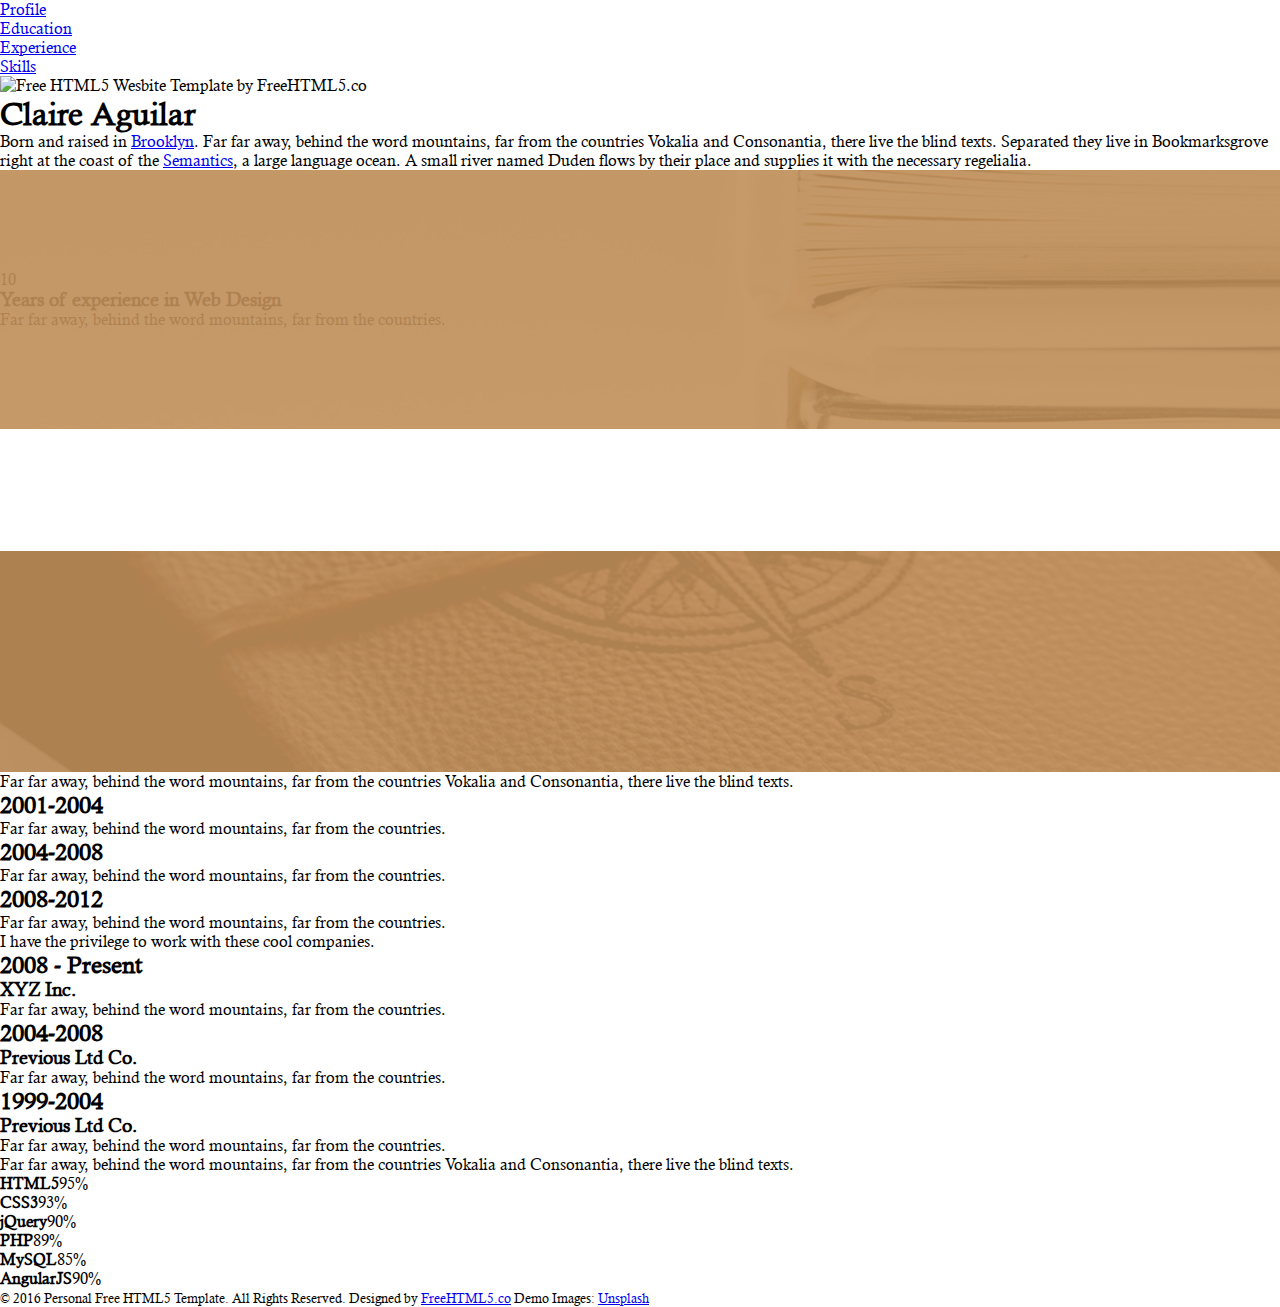
==== index.html @ af69538a "Merge branch 'main' of https://github.com/vanesacp/vanesacp.github.io" ====
<!DOCTYPE html>
<!--[if lt IE 7]>      <html class="no-js lt-ie9 lt-ie8 lt-ie7"> <![endif]-->
<!--[if IE 7]>         <html class="no-js lt-ie9 lt-ie8"> <![endif]-->
<!--[if IE 8]>         <html class="no-js lt-ie9"> <![endif]-->
<!--[if gt IE 8]><!--> <html class="no-js"> <!--<![endif]-->
	<head>
	<meta charset="utf-8">
	<meta http-equiv="X-UA-Compatible" content="IE=edge">
	<title>Personal &mdash; Free HTML5 Bootstrap Website Template by FreeHTML5.co</title>
	<meta name="viewport" content="width=device-width, initial-scale=1">
	<meta name="description" content="Free HTML5 Website Template by FreeHTML5.co" />
	<meta name="keywords" content="free html5, free template, free bootstrap, free website template, html5, css3, mobile first, responsive" />
	<meta name="author" content="FreeHTML5.co" />

  <!-- 
	//////////////////////////////////////////////////////

	FREE HTML5 TEMPLATE 
	DESIGNED & DEVELOPED by FreeHTML5.co
		
	Website: 		http://freehtml5.co/
	Email: 			info@freehtml5.co
	Twitter: 		http://twitter.com/fh5co
	Facebook: 		https://www.facebook.com/fh5co

	//////////////////////////////////////////////////////
	 -->

  	<!-- Facebook and Twitter integration -->
	<meta property="og:title" content=""/>
	<meta property="og:image" content=""/>
	<meta property="og:url" content=""/>
	<meta property="og:site_name" content=""/>
	<meta property="og:description" content=""/>
	<meta name="twitter:title" content="" />
	<meta name="twitter:image" content="" />
	<meta name="twitter:url" content="" />
	<meta name="twitter:card" content="" />

	<!-- Place favicon.ico and apple-touch-icon.png in the root directory -->
	<link rel="shortcut icon" href="favicon.ico">

	<!-- <link href='https://fonts.googleapis.com/css?family=Work+Sans:400,300,600,400italic,700' rel='stylesheet' type='text/css'> -->
	
	<!-- Animate.css -->
	<link rel="stylesheet" href="css/animate.css">
	<!-- Icomoon Icon Fonts-->
	<link rel="stylesheet" href="css/icomoon.css">
	<!-- Bootstrap  -->
	<link rel="stylesheet" href="css/bootstrap.css">
	<!-- Theme style  -->
	<link rel="stylesheet" href="css/style.css">

	<!-- Modernizr JS -->
	<script src="js/modernizr-2.6.2.min.js"></script>
	<!-- FOR IE9 below -->
	<!--[if lt IE 9]>
	<script src="js/respond.min.js"></script>
	<![endif]-->

	</head>
	<body style="background-image: url(images/bg_img.jpg);">
	
	<div id="fh5co-main">
		<div class="fh5co-tab-wrap">
			<ul class="fh5co-tab-menu">
				<li class="active"><a href="#" data-tab="1"><span class="icon icon-glass"></span><span class="menu-text">Profile</span></a></li>
				<li><a href="#" data-tab="2"><span class="icon icon-graduation-cap"></span><span class="menu-text">Education</span></a></li>
				<li><a href="#" data-tab="3"><span class="icon icon-black-tie"></span><span class="menu-text">Experience</span></a></li>
				<li><a href="#" data-tab="4" data-pie="yes"><span class="icon icon-fighter-jet"></span><span class="menu-text">Skills</span></a></li>
			</ul>
			<div class="fh5co-tab-content active" data-content="1">
				<div class="fh5co-content-inner text-center">
					<div class="row row-bottom-padded-sm">
						<div class="col-md-12">
							<figure>
								<img src="images/profile_img.png" alt="Free HTML5 Wesbite Template by FreeHTML5.co">
							</figure>
							<h1>Claire Aguilar</h1>
							<p>Born and raised in <a href="#">Brooklyn</a>. Far far away, behind the word mountains, far from the countries Vokalia and Consonantia, there live the blind texts. Separated they live in Bookmarksgrove right at the coast of the <a href="#">Semantics</a>, a large language ocean. A small river named Duden flows by their place and supplies it with the necessary regelialia. </p>
						</div>
					</div>
					<div class="row">
						<div class="col-md-12 fh5co-counter">
							<div class="fh5co-number fh5co-left">10</div>
							<div class="fh5co-text">
								<h3 class="border-bottom">Years of experience in Web Design</h3>
								<p>Far far away, behind the word mountains, far from the countries.</p>
							</div>
						</div>
					</div>
					<ul class="fh5co-social">
						<li><a href="#"><i class="icon-envelope"></i></a></li>
						<li><a href="#"><i class="icon-twitter"></i></a></li>
						<li><a href="#"><i class="icon-instagram"></i></a></li>
						<li><a href="#"><i class="icon-google"></i></a></li>
						<li><a href="#"><i class="icon-linkedin"></i></a></li>
					</ul>
				</div>
			</div>
			<div class="fh5co-tab-content" data-content="2">
				<div class="fh5co-content-inner">
					<div class="row">
						<div class="col-md-12">
							<p>Far far away, behind the word mountains, far from the countries Vokalia and Consonantia, there live the blind texts.</p>

							<div class="fh5co-feature">
								<div class="fh5co-icon">
									<i class="icon-graduation-cap"></i>
								</div>
								<div class="fh5co-text">
									<h2>2001-2004</h2>
									<p>Far far away, behind the word mountains, far from the countries.</p>
								</div>
							</div>

							<div class="fh5co-feature">
								<div class="fh5co-icon">
									<i class="icon-graduation-cap"></i>
								</div>
								<div class="fh5co-text">
									<h2>2004-2008</h2>
									<p>Far far away, behind the word mountains, far from the countries.</p>
								</div>
							</div>

							<div class="fh5co-feature">
								<div class="fh5co-icon">
									<i class="icon-graduation-cap"></i>
								</div>
								<div class="fh5co-text">
									<h2>2008-2012</h2>
									<p>Far far away, behind the word mountains, far from the countries.</p>
								</div>
							</div>

						</div>
						
					</div>
				</div>
			</div>
			<div class="fh5co-tab-content" data-content="3">
				<div class="fh5co-content-inner">
					<div class="row">
						<div class="col-md-12">

							<p>I have the privilege to work with these cool companies.</p>

							<div class="fh5co-feature">
								<div class="fh5co-icon">
									<i class="icon-black-tie"></i>
								</div>
								<div class="fh5co-text">
									<h2>2008 - Present</h2>
									<h3>XYZ Inc.</h3>
									<p>Far far away, behind the word mountains, far from the countries.</p>
								</div>
							</div>

							<div class="fh5co-feature">
								<div class="fh5co-icon">
									<i class="icon-black-tie"></i>
								</div>
								<div class="fh5co-text">
									<h2>2004-2008</h2>
									<h3>Previous Ltd Co.</h3>
									<p>Far far away, behind the word mountains, far from the countries.</p>
								</div>
							</div>

							<div class="fh5co-feature">
								<div class="fh5co-icon">
									<i class="icon-black-tie"></i>
								</div>
								<div class="fh5co-text">
									<h2>1999-2004</h2>
									<h3>Previous Ltd Co.</h3>
									<p>Far far away, behind the word mountains, far from the countries.</p>
								</div>
							</div>

						</div>
						
					</div>
				</div>
			</div>
			<div class="fh5co-tab-content" data-content="4">
				<div class="fh5co-content-inner">
					<div class="row">
						<div class="col-md-12">
							<p>Far far away, behind the word mountains, far from the countries Vokalia and Consonantia, there live the blind texts.</p>
						</div>
						<div class="col-md-4 col-sm-6 col-xs-12 text-center">
							<div class="chart" data-percent="95"><span><strong>HTML5</strong>95%</span></div>
						</div>
						<div class="col-md-4 col-sm-6 col-xs-12 text-center">
							<div class="chart" data-percent="93"><span><strong>CSS3</strong>93%</span></div>
						</div>
						<div class="col-md-4 col-sm-6 col-xs-12 text-center">
							<div class="chart" data-percent="90"><span><strong>jQuery</strong>90%</span></div>
						</div>

						<div class="col-md-4 col-sm-6 col-xs-12 text-center">
							<div class="chart" data-percent="89"><span><strong>PHP</strong>89%</span></div>
						</div>
						<div class="col-md-4 col-sm-6 col-xs-12 text-center">
							<div class="chart" data-percent="85"><span><strong>MySQL</strong>85%</span></div>
						</div>
						<div class="col-md-4 col-sm-6 col-xs-12 text-center">
							<div class="chart" data-percent="90"><span><strong>AngularJS</strong>90%</span></div>
						</div>

					</div>
				</div>
			</div>
		</div>
		<footer id="fh5co-footer">
			<div class="row">
				<div class="col-md-6 col-md-offset-3 text-center">
					<small>
						&copy; 2016 Personal Free HTML5 Template. All Rights Reserved. <span class="fh5co-author">
						Designed by <a href="http://freehtml5.co" target="_blank">FreeHTML5.co</a> Demo Images: <a href="http://unsplash.com/" target="_blank">Unsplash</a></span>
					</small>
				</div>
			</div>
		</footer>
	</div>
	
	<!-- jQuery -->
	<script src="js/jquery.min.js"></script>
	<!-- jQuery Easing -->
	<script src="js/jquery.easing.1.3.js"></script>
	<!-- Bootstrap -->
	<script src="js/bootstrap.min.js"></script>
	<!-- Waypoints -->
	<script src="js/jquery.waypoints.min.js"></script>
	<!-- Easy PieChart -->
	<script src="js/jquery.easypiechart.min.js"></script>
	<!-- MAIN JS -->
	<script src="js/main.js"></script>

	</body>
</html>
---- css/style.css ----
/*
 * Author by FreeHTML5.co
 * Twitter: https://twitter.com/fh5co
 * Facebook: https://fb.com/fh5co
 * URL: https://freehtml5.co
 */
/* Fonts */
@font-face {
  font-family: 'Calisto-MT';
  src: url(../fonts/Calisto-MT.ttf); }

@font-face {
  font-family: 'Calisto-MT-Italic';
  src: url(../fonts/Calisto-MT-Italic.ttf); }

@font-face {
  font-family: 'Calisto-MT-Bold';
  src: url(../fonts/Calisto-MT-Bold.ttf); }

/* Colors */
/* Universal style */
* {
  margin: 0;
  padding: 0;
  font-family: "Calisto-MT"; }

.site-container {
  width: 1115px;
  margin: 0 auto; }
  @media (max-width: 1250px) {
    .site-container {
      width: 90%; } }

.universal-h2 {
  font-size: 48px;
  text-align: center;
  color: #222; }
  @media (max-width: 1250px) {
    .universal-h2 {
      font-size: 38px; } }
  @media (max-width: 668px) {
    .universal-h2 {
      font-size: 30px; } }

.universal-h2-bckg {
  background-image: url("../images/double-line.svg");
  background-repeat: no-repeat;
  background-position: center bottom; }

/* Universal style end */
/* Includes */
.site-navigation {
  position: absolute;
  top: 4.6%;
  width: 100%;
  z-index: 2; }

.site-navigation-inner {
  display: flex;
  align-items: center;
  justify-content: space-between; }

.main-navigation {
  color: #fff;
  display: none;
  position: fixed;
  height: 100%;
  width: 100%;
  top: 0px;
  left: 0px;
  background: #000;
  opacity: 0.9; }
  .main-navigation .main-navigation__ul {
    position: absolute;
    top: 50%;
    left: 50%;
    transform: translate(-50%, -50%);
    padding: 3%;
    border: 2px solid #fff;
    border-radius: 7px;
    background-color: #c18f59; }
    .main-navigation .main-navigation__ul li {
      margin-bottom: 20px;
      list-style: none; }
    .main-navigation .main-navigation__ul a {
      color: #fff;
      font-size: 20px;
      font-weight: 600;
      text-decoration: none;
      text-transform: uppercase;
      transition: 0.3s ease; }
      .main-navigation .main-navigation__ul a:hover {
        color: #777; }
  @media (max-width: 1150px) {
    .main-navigation {
      opacity: 0.94; } }

/* Navigation burger */
.burger-container {
  cursor: pointer;
  z-index: 3; }

.bar1, .bar2, .bar3 {
  width: 30px;
  height: 3px;
  background-color: #c18f59;
  margin: 6px 0;
  transition: 0.4s; }

.change .bar1 {
  transform: rotate(-45deg) translate(-6px, 6px);
  background-color: #c18f59; }

.change .bar2 {
  opacity: 0;
  background-color: #c18f59; }

.change .bar3 {
  transform: rotate(45deg) translate(-6px, -7px);
  background-color: #c18f59; }

.stop-scroll {
  overflow: hidden; }

/* Navigation burger end */
.fh5co-top-banner {
  position: relative;
  display: flex;
  align-items: flex-end;
  background-image: url("../images/top-banner-bckg.jpg");
  background-position: center;
  background-size: cover; }
  .fh5co-top-banner::after {
    content: '';
    position: absolute;
    top: 0;
    left: 0;
    width: 100%;
    height: 100%;
    background-color: #000;
    opacity: 0.9; }
  .fh5co-top-banner .site-container {
    position: relative;
    z-index: 1; }
  @media (max-width: 1600px) {
    .fh5co-top-banner {
      padding-top: 180px; } }
  @media (max-width: 1250px) {
    .fh5co-top-banner {
      padding-top: 130px; } }
  @media (max-width: 520px) {
    .fh5co-top-banner {
      padding-top: 105px; } }
  @media (min-width: 1600px) {
    .fh5co-top-banner {
      min-height: 100vh; } }

.top-banner__inner {
  display: flex;
  align-items: center; }
  .top-banner__inner .top-banner__text {
    margin-left: 54px; }
    @media (max-width: 1250px) {
      .top-banner__inner .top-banner__text {
        width: 35%; } }
    @media (max-width: 768px) {
      .top-banner__inner .top-banner__text {
        width: 50%;
        margin-left: 20px; } }
    @media (max-width: 520px) {
      .top-banner__inner .top-banner__text {
        width: 65%;
        margin-bottom: 20px;
        margin-left: 0; } }
    .top-banner__inner .top-banner__text p {
      margin-bottom: 42px;
      color: #777; }
      @media (max-width: 768px) {
        .top-banner__inner .top-banner__text p {
          margin-bottom: 25px;
          font-size: 14px; } }
  .top-banner__inner .top-banner__h2 {
    font-size: 74px;
    letter-spacing: 3px;
    color: #fff;
    font-family: "Calisto-MT-Bold"; }
    @media (max-width: 1250px) {
      .top-banner__inner .top-banner__h2 {
        font-size: 50px; } }
    @media (max-width: 768px) {
      .top-banner__inner .top-banner__h2 {
        font-size: 35px; } }
  .top-banner__inner .top-banner__text-up .top-banner__h2 {
    margin-top: 15px; }
    @media (max-width: 768px) {
      .top-banner__inner .top-banner__text-up .top-banner__h2 {
        margin-top: 0; } }
  .top-banner__inner .top-banner__text-down {
    margin-bottom: 20px;
    padding-left: 27%; }
    .top-banner__inner .top-banner__text-down .top-banner__h2 {
      margin-bottom: 10px; }
      @media (max-width: 768px) {
        .top-banner__inner .top-banner__text-down .top-banner__h2 {
          margin-bottom: 0; } }
  .top-banner__inner .top-banner__image {
    font-size: 0; }
    @media (max-width: 1250px) {
      .top-banner__inner .top-banner__image {
        width: 50%; }
        .top-banner__inner .top-banner__image img {
          width: 100%; } }
    @media (max-width: 520px) {
      .top-banner__inner .top-banner__image {
        width: 65%;
        margin-bottom: 20px; } }
  @media (max-width: 520px) {
    .top-banner__inner {
      flex-direction: column; } }

.brand-span {
  font-size: 14px;
  color: #c18f59; }

.brand-button {
  display: inline-block;
  padding: 10px 20px;
  font-size: 11px;
  text-transform: uppercase;
  text-decoration: none;
  color: #c18f59;
  border: 1px solid #fff;
  transition: 0.3s ease; }
  .brand-button:hover, .brand-button:focus {
    color: #777; }

.fh5co-about-me {
  position: relative;
  margin: 193px 0 199px; }
  @media (max-width: 1250px) {
    .fh5co-about-me {
      margin: 150px 0; } }
  @media (max-width: 992px) {
    .fh5co-about-me {
      margin: 125px 0; } }

.about-me-bckg {
  position: absolute;
  background-image: url("../images/about-me-bckg.jpg");
  background-position: center;
  background-size: cover;
  height: 500px;
  top: -75px;
  right: 0;
  height: calc(100% + 150px);
  width: 70%;
  z-index: -1; }
  .about-me-bckg:after {
    content: '';
    position: absolute;
    top: 0;
    left: 0;
    width: 100%;
    height: 100%;
    background-color: #000;
    opacity: 0.7; }
  @media (max-width: 992px) {
    .about-me-bckg {
      width: 100%;
      padding-bottom: 15px; } }

.about-me-inner {
  display: flex;
  justify-content: space-between; }
  @media (max-width: 992px) {
    .about-me-inner {
      flex-direction: column;
      align-items: center; } }

.about-me-slider {
  position: relative; }
  .about-me-slider .slick-arrow {
    position: absolute;
    bottom: -18%; }
  .about-me-slider .slick-prev {
    left: 40%; }
    @media (max-width: 520px) {
      .about-me-slider .slick-prev {
        left: 34%; } }
  .about-me-slider .slick-next {
    right: 40%; }
    @media (max-width: 520px) {
      .about-me-slider .slick-next {
        right: 34%; } }

.span-arrow {
  padding: 10px 15px;
  cursor: pointer;
  color: #c18f59;
  border: 1px solid #c18f59;
  border-radius: 50%;
  transition: 0.3s ease; }
  .span-arrow:hover {
    color: #fff;
    border-color: #fff; }

.portfolio-wrapper {
  width: 390px;
  padding: 8px;
  text-align: center;
  background-color: #fff; }
  .portfolio-wrapper .portfolio__img {
    font-size: 0; }
    .portfolio-wrapper .portfolio__img img {
      width: 100%; }
  .portfolio-wrapper .portfolio__bottom {
    padding: 35px 0 95px;
    background-color: #f5f5f5; }
    @media (max-width: 992px) {
      .portfolio-wrapper .portfolio__bottom {
        padding: 25px 0; } }
  .portfolio-wrapper .portfolio__name {
    display: flex;
    justify-content: center;
    align-items: flex-start;
    margin-bottom: 23px; }
    @media (max-width: 992px) {
      .portfolio-wrapper .portfolio__name {
        margin-bottom: 10px; } }
    .portfolio-wrapper .portfolio__name span {
      font-size: 90px;
      line-height: 75px;
      color: #c18f59;
      font-family: "Calisto-MT-Bold"; }
      @media (max-width: 992px) {
        .portfolio-wrapper .portfolio__name span {
          font-size: 65px;
          line-height: 62px; } }
  .portfolio-wrapper p {
    padding: 0 10%;
    line-height: 25px;
    font-style: italic;
    color: #777; }
    @media (max-width: 620px) {
      .portfolio-wrapper p {
        font-size: 15px;
        line-height: 20px; } }
  @media (max-width: 992px) {
    .portfolio-wrapper {
      margin-bottom: 20px; } }
  @media (max-width: 620px) {
    .portfolio-wrapper {
      width: 250px; } }

.about-me__text {
  width: 44%;
  margin-right: 80px;
  text-align: center; }
  .about-me__text .universal-h2 {
    color: #fff;
    padding-bottom: 20px;
    margin-bottom: 25px; }
  .about-me__text p {
    margin-bottom: 35px;
    line-height: 24px;
    color: #c18f59; }
    .about-me__text p span {
      font-size: 48px;
      color: #fff; }
    @media (max-width: 620px) {
      .about-me__text p {
        margin-bottom: 20px;
        font-size: 14px;
        line-height: 19px; } }
  .about-me__text h4 {
    margin-bottom: 7px;
    font-size: 25px;
    color: #c18f59; }
  .about-me__text .p-white {
    margin-bottom: 0;
    color: #fff; }
  @media (max-width: 1250px) {
    .about-me__text {
      width: 48%;
      margin-right: 40px; } }
  @media (max-width: 992px) {
    .about-me__text {
      width: 100%;
      margin-right: 0; } }

.slick-slide:focus {
  outline: none; }

.fh5co-books {
  margin-bottom: 122px; }
  .fh5co-books .universal-h2 {
    margin-bottom: 50px;
    padding-bottom: 20px; }
  .fh5co-books .books-brand-button {
    text-align: center; }
    .fh5co-books .books-brand-button .brand-button {
      font-size: 16px;
      text-transform: none;
      border-color: #c18f59; }
      .fh5co-books .books-brand-button .brand-button:hover {
        border-color: #777; }
  @media (max-width: 1250px) {
    .fh5co-books {
      margin-bottom: 60px; } }

.books {
  display: flex;
  justify-content: space-between;
  flex-wrap: wrap;
  margin-bottom: 70px; }
  @media (max-width: 559px) {
    .books {
      justify-content: space-around; } }

.single-book {
  margin-bottom: 20px;
  text-align: center; }
  .single-book .single-book__img {
    position: relative;
    display: block;
    font-size: 0; }
    .single-book .single-book__img .single-book_download {
      opacity: 0;
      visibility: hidden;
      position: absolute;
      top: 0;
      left: 0;
      width: 100%;
      height: 100%;
      background-color: #000;
      transition: 0.3s ease; }
      .single-book .single-book__img .single-book_download img {
        position: absolute;
        left: 50%;
        top: 50%;
        transform: translate(-50%, -50%);
        z-index: 1; }
    .single-book .single-book__img:hover .single-book_download {
      visibility: visible;
      opacity: 0.7; }
  .single-book .single-book__title {
    margin: 19px 0 18px;
    font-size: 18px; }
  .single-book .single-book__price {
    font-size: 18px;
    font-weight: 600;
    font-style: italic;
    color: #c18f59; }
  @media (max-width: 1250px) {
    .single-book {
      margin-right: 10px; }
      .single-book:last-child {
        margin-right: 0; } }

.rating {
  margin-top: 8px;
  unicode-bidi: bidi-override;
  direction: rtl; }
  .rating span {
    font-size: 23px;
    color: #ffd200;
    cursor: pointer; }
  .rating > span:hover:before, .rating > span:hover ~ span:before {
    content: "\2605";
    position: absolute; }

.fh5co-counter {
  position: relative;
  margin-bottom: 122px;
  padding: 100px 0;
  background-image: url("../images/book-bckg.jpg");
  background-size: cover;
  background-position: center; }
  .fh5co-counter::after {
    content: '';
    position: absolute;
    top: 0;
    left: 0;
    width: 100%;
    height: 100%;
    background-color: #c18f59;
    opacity: 0.9; }
  .fh5co-counter .site-container {
    position: relative;
    z-index: 1; }
  @media (max-width: 850px) {
    .fh5co-counter {
      padding: 50px 0 20px;
      margin-bottom: 50px; } }

.counter-inner {
  display: flex;
  justify-content: space-between;
  flex-wrap: wrap; }

.single-count {
  width: 23%;
  text-align: center;
  color: #fff; }
  .single-count span {
    display: block;
    margin-bottom: 25px;
    font-size: 40px;
    font-weight: 900; }
  .single-count p {
    font-size: 20px;
    text-transform: uppercase; }
  @media (max-width: 850px) {
    .single-count {
      width: 48%;
      margin-bottom: 30px; }
      .single-count .count {
        font-size: 35px;
        margin-bottom: 15px; } }
  @media (max-width: 500px) {
    .single-count {
      width: 100%;
      padding-bottom: 10px;
      border-bottom: 1px solid #fff; } }

.single-count__text {
  display: flex;
  justify-content: center; }
  .single-count__text img {
    margin-right: 20px; }

.fh5co-blog {
  margin-bottom: 175px; }
  .fh5co-blog .universal-h2 {
    margin-bottom: 55px;
    padding-bottom: 20px; }
  @media (max-width: 620px) {
    .fh5co-blog {
      margin-bottom: 105px; } }

.blog-inner {
  display: flex;
  justify-content: space-between; }

.blog-slider .slick-slide {
  margin: 0 15px; }

.blog-slider .slick-list {
  margin: 0 -15px; }

.single-blog {
  display: flex !important; }
  .single-blog .single-blog__img {
    width: 50%;
    font-size: 0; }
  .single-blog .single-blog__text {
    width: 50%;
    padding: 7%;
    border: 3px solid #f5f5f5;
    border-left: 0; }
    .single-blog .single-blog__text h4 {
      margin-bottom: 5px;
      font-size: 24px;
      line-height: 33px; }
    .single-blog .single-blog__text span {
      display: block;
      margin-bottom: 15px;
      font-size: 14px;
      color: #c18f59;
      font-family: "Calisto-MT-Bold"; }
    .single-blog .single-blog__text p {
      color: #777;
      line-height: 21px; }
    @media (max-width: 992px) {
      .single-blog .single-blog__text {
        padding: 5%; }
        .single-blog .single-blog__text h4 {
          margin-bottom: 3px;
          font-size: 20px;
          line-height: 24px; }
        .single-blog .single-blog__text p {
          font-size: 14px;
          line-height: 19px; } }
    @media (max-width: 420px) {
      .single-blog .single-blog__text {
        padding: 3%; }
        .single-blog .single-blog__text h4 {
          font-size: 16px; }
        .single-blog .single-blog__text span {
          margin-bottom: 7px;
          font-size: 12px; }
        .single-blog .single-blog__text p {
          font-size: 13px;
          line-height: 16px; } }
  .single-blog:nth-child(even) h4 {
    color: #c18f59; }
  @media (max-width: 1250px) {
    .single-blog .single-blog__img img {
      width: 100%;
      height: 100%; } }

.blog-slider {
  position: relative; }
  .blog-slider .slick-arrow {
    position: absolute;
    bottom: -22%; }
  .blog-slider .slick-prev {
    left: 45.5%; }
    @media (max-width: 1250px) {
      .blog-slider .slick-prev {
        left: 40%; } }
    @media (max-width: 520px) {
      .blog-slider .slick-prev {
        left: 35%; } }
  .blog-slider .slick-next {
    right: 45.5%; }
    @media (max-width: 1250px) {
      .blog-slider .slick-next {
        right: 40%; } }
    @media (max-width: 520px) {
      .blog-slider .slick-next {
        right: 35%; } }
  .blog-slider .span-arrow:hover {
    color: #777;
    border-color: #777; }

.fh5co-quotes {
  position: relative;
  padding: 135px 0 172px;
  text-align: center;
  background-image: url("../images/quotes-bckg.jpg");
  background-position: center;
  background-size: cover; }
  .fh5co-quotes::after {
    content: '';
    position: absolute;
    top: 0;
    left: 0;
    width: 100%;
    height: 100%;
    background-color: #000;
    opacity: 0.9; }
  .fh5co-quotes .site-container {
    position: relative;
    z-index: 1; }
  .fh5co-quotes .universal-h2 {
    padding-bottom: 20px;
    margin-bottom: 30px;
    color: #fff !important; }
  .fh5co-quotes p {
    width: 43%;
    margin: 0 auto 45px;
    color: #fff;
    line-height: 24px; }
    @media (max-width: 620px) {
      .fh5co-quotes p {
        font-size: 14px;
        line-height: 19px; } }
  .fh5co-quotes img {
    margin: 0 auto 5px; }
  .fh5co-quotes h4 {
    margin-bottom: 5px;
    font-size: 25px;
    color: #c18f59; }
  .fh5co-quotes .slick-arrow {
    bottom: -8%; }
  .fh5co-quotes .slick-prev {
    left: 45.5%; }
    @media (max-width: 1150px) {
      .fh5co-quotes .slick-prev {
        left: 34%; } }
  .fh5co-quotes .slick-next {
    right: 45.5%; }
    @media (max-width: 1150px) {
      .fh5co-quotes .slick-next {
        right: 34%; } }
  @media (max-width: 1150px) {
    .fh5co-quotes {
      padding: 75px 0 95px; }
      .fh5co-quotes p {
        width: 90%; } }

.fh5co-social {
  position: relative;
  padding: 63px 0;
  background-image: url("../images/social-bckg.jpg");
  background-size: cover;
  background-position: center; }
  .fh5co-social::after {
    content: '';
    position: absolute;
    top: 0;
    left: 0;
    width: 100%;
    height: 100%;
    background-color: #c18f59;
    opacity: 0.9; }
  .fh5co-social .site-container {
    position: relative;
    z-index: 1; }
  @media (max-width: 620px) {
    .fh5co-social {
      padding: 40px 0; } }

.social {
  display: flex;
  justify-content: space-between;
  align-items: center; }
  .social h5 {
    font-size: 24px;
    color: #fff; }
  @media (max-width: 620px) {
    .social {
      flex-direction: column; } }

.social-icons a {
  position: relative;
  border: 1px solid white;
  border-radius: 50%;
  padding: 13px 23px;
  margin-right: 10px;
  transition: 0.3s ease; }
  .social-icons a:hover {
    background-color: #777;
    border-color: transparent; }

.social-icons img {
  position: absolute;
  left: 50%;
  top: 50%;
  transform: translate(-50%, -50%); }

@media (max-width: 620px) {
  .social-icons {
    margin: 35px 0; } }

.site-footer {
  padding-top: 120px;
  background-color: #343434; }
  @media (max-width: 1250px) {
    .site-footer {
      padding-top: 60px; } }

.footer-inner {
  display: flex;
  justify-content: space-between;
  padding-bottom: 95px; }
  .footer-inner h5 {
    margin-bottom: 30px;
    font-size: 20px;
    letter-spacing: 2px;
    color: #fff; }
  @media (max-width: 1250px) {
    .footer-inner {
      padding-bottom: 50px;
      flex-direction: column;
      align-items: center; } }

.footer-info {
  width: 50%;
  display: flex; }
  .footer-info .footer-info__left {
    margin-right: 45px; }
    .footer-info .footer-info__left img {
      margin-bottom: 10px; }
    .footer-info .footer-info__left p {
      color: #c18f59; }
    @media (max-width: 620px) {
      .footer-info .footer-info__left {
        margin-right: 0;
        margin-bottom: 20px; } }
  .footer-info .footer-info__right p {
    margin-bottom: 15px;
    color: #aaa; }
  .footer-info .footer-info__right .footer-phone {
    font-size: 14px; }
  .footer-info .footer-info__right .social-icons {
    margin-top: 27px; }
    .footer-info .footer-info__right .social-icons a {
      padding: 9px 19px; }
  @media (max-width: 1250px) {
    .footer-info {
      width: 100%;
      margin-bottom: 20px; } }
  @media (max-width: 620px) {
    .footer-info {
      flex-direction: column;
      align-items: center; } }

.footer-contact-form {
  width: 50%; }
  .footer-contact-form .contact-form__input {
    display: flex;
    justify-content: space-between;
    margin-bottom: 20px; }
    .footer-contact-form .contact-form__input input {
      width: 40%;
      padding: 20px;
      border: 1px solid #404040;
      background-color: #282828;
      color: #c18f59; }
      .footer-contact-form .contact-form__input input::placeholder {
        color: #aaa; }
      @media (max-width: 1250px) {
        .footer-contact-form .contact-form__input input {
          width: 45%; } }
      @media (max-width: 520px) {
        .footer-contact-form .contact-form__input input {
          width: 100%; } }
  .footer-contact-form textarea {
    box-sizing: border-box;
    height: 90px;
    width: 100%;
    margin-bottom: 20px;
    padding: 20px;
    border: 1px solid #404040;
    background-color: #282828;
    resize: none;
    color: #c18f59; }
  .footer-contact-form .submit-button {
    padding: 19px 50px;
    text-transform: uppercase;
    font-size: 12px;
    color: #fff;
    background-color: #c18f59;
    border: none;
    border-radius: 3px;
    cursor: pointer;
    transition: 0.3s ease; }
    .footer-contact-form .submit-button:hover {
      background-color: #777; }
  @media (max-width: 1250px) {
    .footer-contact-form {
      width: 100%; } }

.footer-bottom {
  padding: 25px 0;
  background-color: #2d2d2d; }

.footer-bottom-inner {
  display: flex;
  justify-content: space-between; }
  .footer-bottom-inner p {
    color: #777; }
  .footer-bottom-inner a {
    color: #c18f59;
    text-decoration: none;
    transition: 0.3s ease; }
    .footer-bottom-inner a:hover {
      color: #777; }
  .footer-bottom-inner .footer-bottom__img img {
    margin-right: 25px; }
    .footer-bottom-inner .footer-bottom__img img:last-child {
      margin-right: 0; }
  @media (max-width: 992px) {
    .footer-bottom-inner {
      flex-direction: column;
      align-items: center; }
      .footer-bottom-inner p {
        font-size: 14px;
        margin-bottom: 20px; } }
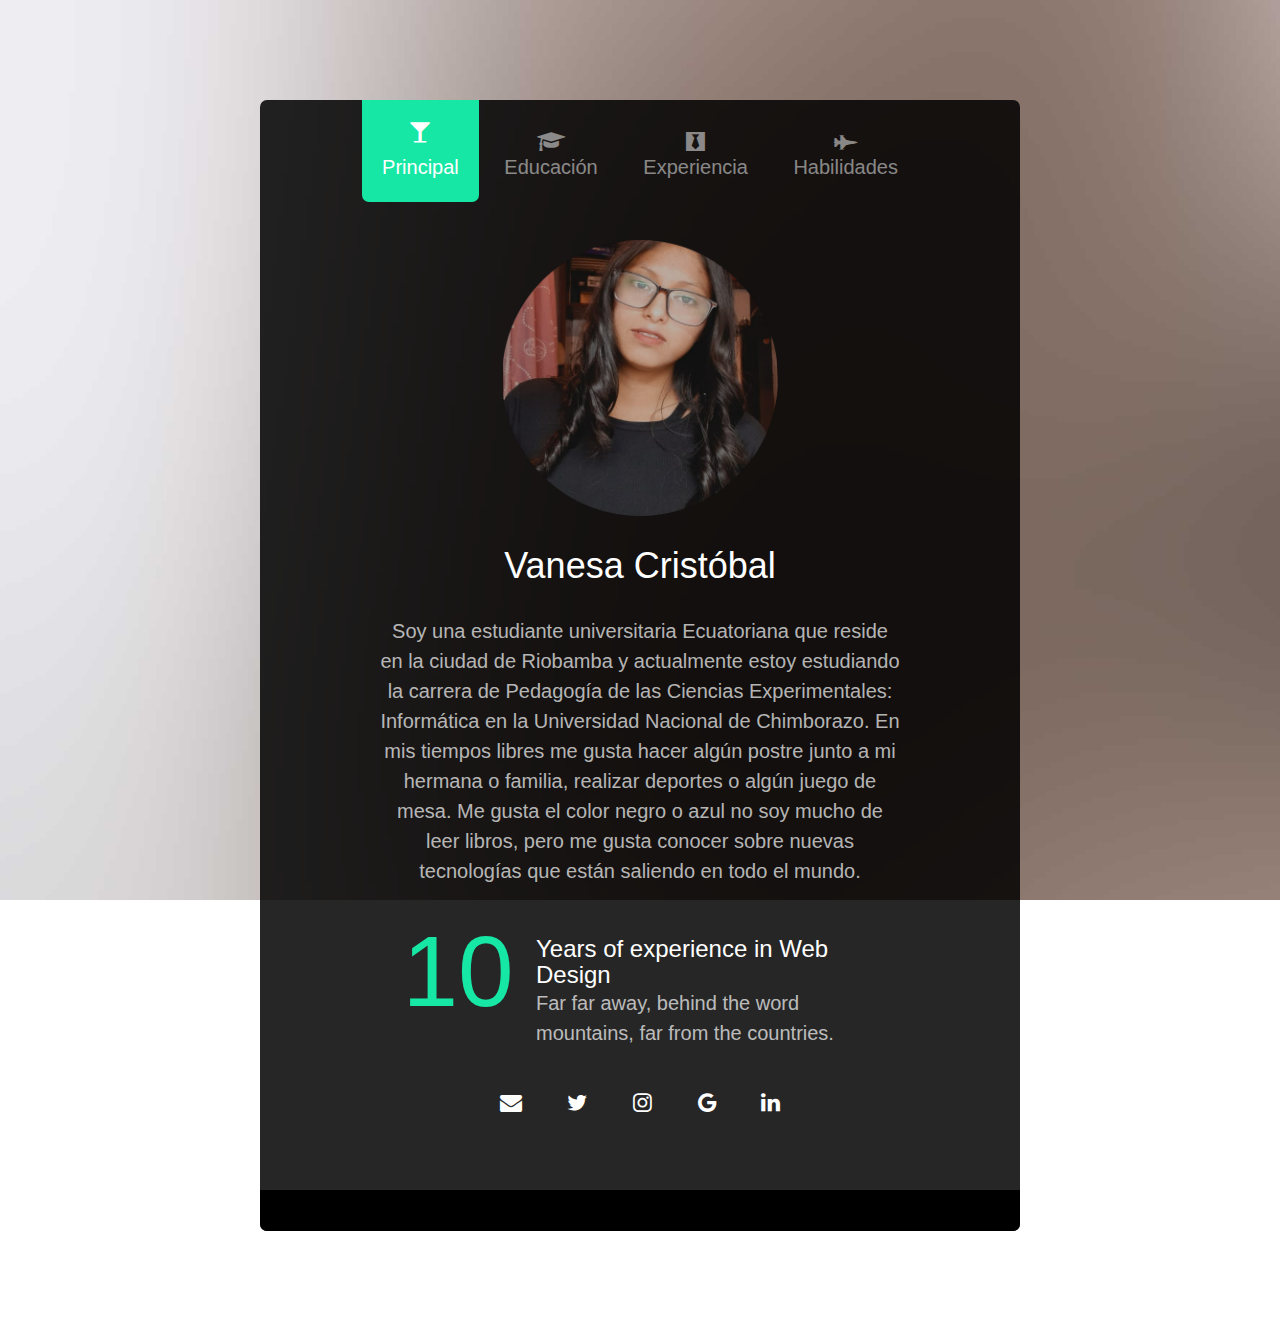
==== commit 97484856: "Modificación" ====
--- a/index.html
+++ b/index.html
@@ -65,20 +65,21 @@
 	<div id="fh5co-main">
 		<div class="fh5co-tab-wrap">
 			<ul class="fh5co-tab-menu">
-				<li class="active"><a href="#" data-tab="1"><span class="icon icon-glass"></span><span class="menu-text">Profile</span></a></li>
-				<li><a href="#" data-tab="2"><span class="icon icon-graduation-cap"></span><span class="menu-text">Education</span></a></li>
-				<li><a href="#" data-tab="3"><span class="icon icon-black-tie"></span><span class="menu-text">Experience</span></a></li>
-				<li><a href="#" data-tab="4" data-pie="yes"><span class="icon icon-fighter-jet"></span><span class="menu-text">Skills</span></a></li>
+				<li class="active"><a href="#" data-tab="1"><span class="icon icon-glass"></span><span class="menu-text">Principal</span></a></li>
+				<li><a href="#" data-tab="2"><span class="icon icon-graduation-cap"></span><span class="menu-text">Educación</span></a></li>
+				<li><a href="#" data-tab="3"><span class="icon icon-black-tie"></span><span class="menu-text">Experiencia</span></a></li>
+				<li><a href="#" data-tab="4" data-pie="yes"><span class="icon icon-fighter-jet"></span><span class="menu-text">Habilidades</span></a></li>
 			</ul>
 			<div class="fh5co-tab-content active" data-content="1">
 				<div class="fh5co-content-inner text-center">
 					<div class="row row-bottom-padded-sm">
 						<div class="col-md-12">
 							<figure>
-								<img src="images/profile_img.png" alt="Free HTML5 Wesbite Template by FreeHTML5.co">
+								<img src="images/foto.png" alt="Free HTML5 Wesbite Template by FreeHTML5.co">
 							</figure>
-							<h1>Claire Aguilar</h1>
-							<p>Born and raised in <a href="#">Brooklyn</a>. Far far away, behind the word mountains, far from the countries Vokalia and Consonantia, there live the blind texts. Separated they live in Bookmarksgrove right at the coast of the <a href="#">Semantics</a>, a large language ocean. A small river named Duden flows by their place and supplies it with the necessary regelialia. </p>
+							<h1>Vanesa Cristóbal </h1>
+							<p> Soy una estudiante universitaria Ecuatoriana que reside en la ciudad de Riobamba y actualmente estoy estudiando la carrera de Pedagogía de las Ciencias Experimentales: Informática en la Universidad Nacional de Chimborazo. En mis tiempos libres me gusta hacer algún postre junto a mi hermana o familia, realizar deportes o algún juego de mesa. Me gusta el color negro o azul no soy mucho de leer libros,
+								pero me gusta conocer sobre nuevas tecnologías que están saliendo en todo el mundo.</p>
 						</div>
 					</div>
 					<div class="row">
@@ -103,7 +104,7 @@
 				<div class="fh5co-content-inner">
 					<div class="row">
 						<div class="col-md-12">
-							<p>Far far away, behind the word mountains, far from the countries Vokalia and Consonantia, there live the blind texts.</p>
+							<p>Acompáñenme a conocer como ha sido mi transcurso en el ámbito educativo </p>
 
 							<div class="fh5co-feature">
 								<div class="fh5co-icon">
@@ -218,11 +219,7 @@
 		<footer id="fh5co-footer">
 			<div class="row">
 				<div class="col-md-6 col-md-offset-3 text-center">
-					<small>
-						&copy; 2016 Personal Free HTML5 Template. All Rights Reserved. <span class="fh5co-author">
-						Designed by <a href="http://freehtml5.co" target="_blank">FreeHTML5.co</a> Demo Images: <a href="http://unsplash.com/" target="_blank">Unsplash</a></span>
-					</small>
-				</div>
+					
 			</div>
 		</footer>
 	</div>
--- a/css/icomoon.css
+++ b/css/icomoon.css
@@ -0,0 +1,2517 @@
+@font-face {
+    font-family: 'icomoon';
+    src:    url('fonts/icomoon.eot?195opb');
+    src:    url('fonts/icomoon.eot?195opb#iefix') format('embedded-opentype'),
+        url('fonts/icomoon.ttf?195opb') format('truetype'),
+        url('fonts/icomoon.woff?195opb') format('woff'),
+        url('fonts/icomoon.svg?195opb#icomoon') format('svg');
+    font-weight: normal;
+    font-style: normal;
+}
+
+[class^="icon-"], [class*=" icon-"] {
+    /* use !important to prevent issues with browser extensions that change fonts */
+    font-family: 'icomoon' !important;
+    speak: none;
+    font-style: normal;
+    font-weight: normal;
+    font-variant: normal;
+    text-transform: none;
+    line-height: 1;
+
+    /* Better Font Rendering =========== */
+    -webkit-font-smoothing: antialiased;
+    -moz-osx-font-smoothing: grayscale;
+}
+
+.icon-glass:before {
+    content: "\f000";
+}
+.icon-music:before {
+    content: "\f001";
+}
+.icon-search:before {
+    content: "\f002";
+}
+.icon-envelope-o:before {
+    content: "\f003";
+}
+.icon-heart:before {
+    content: "\f004";
+}
+.icon-star:before {
+    content: "\f005";
+}
+.icon-star-o:before {
+    content: "\f006";
+}
+.icon-user:before {
+    content: "\f007";
+}
+.icon-film:before {
+    content: "\f008";
+}
+.icon-th-large:before {
+    content: "\f009";
+}
+.icon-th:before {
+    content: "\f00a";
+}
+.icon-th-list:before {
+    content: "\f00b";
+}
+.icon-check:before {
+    content: "\f00c";
+}
+.icon-close:before {
+    content: "\f00d";
+}
+.icon-remove:before {
+    content: "\f00d";
+}
+.icon-times:before {
+    content: "\f00d";
+}
+.icon-search-plus:before {
+    content: "\f00e";
+}
+.icon-search-minus:before {
+    content: "\f010";
+}
+.icon-power-off:before {
+    content: "\f011";
+}
+.icon-signal:before {
+    content: "\f012";
+}
+.icon-cog:before {
+    content: "\f013";
+}
+.icon-gear:before {
+    content: "\f013";
+}
+.icon-trash-o:before {
+    content: "\f014";
+}
+.icon-home:before {
+    content: "\f015";
+}
+.icon-file-o:before {
+    content: "\f016";
+}
+.icon-clock-o:before {
+    content: "\f017";
+}
+.icon-road:before {
+    content: "\f018";
+}
+.icon-download:before {
+    content: "\f019";
+}
+.icon-arrow-circle-o-down:before {
+    content: "\f01a";
+}
+.icon-arrow-circle-o-up:before {
+    content: "\f01b";
+}
+.icon-inbox:before {
+    content: "\f01c";
+}
+.icon-play-circle-o:before {
+    content: "\f01d";
+}
+.icon-repeat:before {
+    content: "\f01e";
+}
+.icon-rotate-right:before {
+    content: "\f01e";
+}
+.icon-refresh:before {
+    content: "\f021";
+}
+.icon-list-alt:before {
+    content: "\f022";
+}
+.icon-lock:before {
+    content: "\f023";
+}
+.icon-flag:before {
+    content: "\f024";
+}
+.icon-headphones:before {
+    content: "\f025";
+}
+.icon-volume-off:before {
+    content: "\f026";
+}
+.icon-volume-down:before {
+    content: "\f027";
+}
+.icon-volume-up:before {
+    content: "\f028";
+}
+.icon-qrcode:before {
+    content: "\f029";
+}
+.icon-barcode:before {
+    content: "\f02a";
+}
+.icon-tag:before {
+    content: "\f02b";
+}
+.icon-tags:before {
+    content: "\f02c";
+}
+.icon-book:before {
+    content: "\f02d";
+}
+.icon-bookmark:before {
+    content: "\f02e";
+}
+.icon-print:before {
+    content: "\f02f";
+}
+.icon-camera:before {
+    content: "\f030";
+}
+.icon-font:before {
+    content: "\f031";
+}
+.icon-bold:before {
+    content: "\f032";
+}
+.icon-italic:before {
+    content: "\f033";
+}
+.icon-text-height:before {
+    content: "\f034";
+}
+.icon-text-width:before {
+    content: "\f035";
+}
+.icon-align-left:before {
+    content: "\f036";
+}
+.icon-align-center:before {
+    content: "\f037";
+}
+.icon-align-right:before {
+    content: "\f038";
+}
+.icon-align-justify:before {
+    content: "\f039";
+}
+.icon-list:before {
+    content: "\f03a";
+}
+.icon-dedent:before {
+    content: "\f03b";
+}
+.icon-outdent:before {
+    content: "\f03b";
+}
+.icon-indent:before {
+    content: "\f03c";
+}
+.icon-video-camera:before {
+    content: "\f03d";
+}
+.icon-image:before {
+    content: "\f03e";
+}
+.icon-photo:before {
+    content: "\f03e";
+}
+.icon-picture-o:before {
+    content: "\f03e";
+}
+.icon-pencil:before {
+    content: "\f040";
+}
+.icon-map-marker:before {
+    content: "\f041";
+}
+.icon-adjust:before {
+    content: "\f042";
+}
+.icon-tint:before {
+    content: "\f043";
+}
+.icon-edit:before {
+    content: "\f044";
+}
+.icon-pencil-square-o:before {
+    content: "\f044";
+}
+.icon-share-square-o:before {
+    content: "\f045";
+}
+.icon-check-square-o:before {
+    content: "\f046";
+}
+.icon-arrows:before {
+    content: "\f047";
+}
+.icon-step-backward:before {
+    content: "\f048";
+}
+.icon-fast-backward:before {
+    content: "\f049";
+}
+.icon-backward:before {
+    content: "\f04a";
+}
+.icon-play:before {
+    content: "\f04b";
+}
+.icon-pause:before {
+    content: "\f04c";
+}
+.icon-stop:before {
+    content: "\f04d";
+}
+.icon-forward:before {
+    content: "\f04e";
+}
+.icon-fast-forward:before {
+    content: "\f050";
+}
+.icon-step-forward:before {
+    content: "\f051";
+}
+.icon-eject:before {
+    content: "\f052";
+}
+.icon-chevron-left:before {
+    content: "\f053";
+}
+.icon-chevron-right:before {
+    content: "\f054";
+}
+.icon-plus-circle:before {
+    content: "\f055";
+}
+.icon-minus-circle:before {
+    content: "\f056";
+}
+.icon-times-circle:before {
+    content: "\f057";
+}
+.icon-check-circle:before {
+    content: "\f058";
+}
+.icon-question-circle:before {
+    content: "\f059";
+}
+.icon-info-circle:before {
+    content: "\f05a";
+}
+.icon-crosshairs:before {
+    content: "\f05b";
+}
+.icon-times-circle-o:before {
+    content: "\f05c";
+}
+.icon-check-circle-o:before {
+    content: "\f05d";
+}
+.icon-ban:before {
+    content: "\f05e";
+}
+.icon-arrow-left:before {
+    content: "\f060";
+}
+.icon-arrow-right:before {
+    content: "\f061";
+}
+.icon-arrow-up:before {
+    content: "\f062";
+}
+.icon-arrow-down:before {
+    content: "\f063";
+}
+.icon-mail-forward:before {
+    content: "\f064";
+}
+.icon-share:before {
+    content: "\f064";
+}
+.icon-expand:before {
+    content: "\f065";
+}
+.icon-compress:before {
+    content: "\f066";
+}
+.icon-plus:before {
+    content: "\f067";
+}
+.icon-minus:before {
+    content: "\f068";
+}
+.icon-asterisk:before {
+    content: "\f069";
+}
+.icon-exclamation-circle:before {
+    content: "\f06a";
+}
+.icon-gift:before {
+    content: "\f06b";
+}
+.icon-leaf:before {
+    content: "\f06c";
+}
+.icon-fire:before {
+    content: "\f06d";
+}
+.icon-eye:before {
+    content: "\f06e";
+}
+.icon-eye-slash:before {
+    content: "\f070";
+}
+.icon-exclamation-triangle:before {
+    content: "\f071";
+}
+.icon-warning:before {
+    content: "\f071";
+}
+.icon-plane:before {
+    content: "\f072";
+}
+.icon-calendar:before {
+    content: "\f073";
+}
+.icon-random:before {
+    content: "\f074";
+}
+.icon-comment:before {
+    content: "\f075";
+}
+.icon-magnet:before {
+    content: "\f076";
+}
+.icon-chevron-up:before {
+    content: "\f077";
+}
+.icon-chevron-down:before {
+    content: "\f078";
+}
+.icon-retweet:before {
+    content: "\f079";
+}
+.icon-shopping-cart:before {
+    content: "\f07a";
+}
+.icon-folder:before {
+    content: "\f07b";
+}
+.icon-folder-open:before {
+    content: "\f07c";
+}
+.icon-arrows-v:before {
+    content: "\f07d";
+}
+.icon-arrows-h:before {
+    content: "\f07e";
+}
+.icon-bar-chart:before {
+    content: "\f080";
+}
+.icon-bar-chart-o:before {
+    content: "\f080";
+}
+.icon-twitter-square:before {
+    content: "\f081";
+}
+.icon-facebook-square:before {
+    content: "\f082";
+}
+.icon-camera-retro:before {
+    content: "\f083";
+}
+.icon-key:before {
+    content: "\f084";
+}
+.icon-cogs:before {
+    content: "\f085";
+}
+.icon-gears:before {
+    content: "\f085";
+}
+.icon-comments:before {
+    content: "\f086";
+}
+.icon-thumbs-o-up:before {
+    content: "\f087";
+}
+.icon-thumbs-o-down:before {
+    content: "\f088";
+}
+.icon-star-half:before {
+    content: "\f089";
+}
+.icon-heart-o:before {
+    content: "\f08a";
+}
+.icon-sign-out:before {
+    content: "\f08b";
+}
+.icon-linkedin-square:before {
+    content: "\f08c";
+}
+.icon-thumb-tack:before {
+    content: "\f08d";
+}
+.icon-external-link:before {
+    content: "\f08e";
+}
+.icon-sign-in:before {
+    content: "\f090";
+}
+.icon-trophy:before {
+    content: "\f091";
+}
+.icon-github-square:before {
+    content: "\f092";
+}
+.icon-upload:before {
+    content: "\f093";
+}
+.icon-lemon-o:before {
+    content: "\f094";
+}
+.icon-phone:before {
+    content: "\f095";
+}
+.icon-square-o:before {
+    content: "\f096";
+}
+.icon-bookmark-o:before {
+    content: "\f097";
+}
+.icon-phone-square:before {
+    content: "\f098";
+}
+.icon-twitter:before {
+    content: "\f099";
+}
+.icon-facebook:before {
+    content: "\f09a";
+}
+.icon-facebook-f:before {
+    content: "\f09a";
+}
+.icon-github:before {
+    content: "\f09b";
+}
+.icon-unlock:before {
+    content: "\f09c";
+}
+.icon-credit-card:before {
+    content: "\f09d";
+}
+.icon-feed:before {
+    content: "\f09e";
+}
+.icon-rss:before {
+    content: "\f09e";
+}
+.icon-hdd-o:before {
+    content: "\f0a0";
+}
+.icon-bullhorn:before {
+    content: "\f0a1";
+}
+.icon-bell-o:before {
+    content: "\f0a2";
+}
+.icon-certificate:before {
+    content: "\f0a3";
+}
+.icon-hand-o-right:before {
+    content: "\f0a4";
+}
+.icon-hand-o-left:before {
+    content: "\f0a5";
+}
+.icon-hand-o-up:before {
+    content: "\f0a6";
+}
+.icon-hand-o-down:before {
+    content: "\f0a7";
+}
+.icon-arrow-circle-left:before {
+    content: "\f0a8";
+}
+.icon-arrow-circle-right:before {
+    content: "\f0a9";
+}
+.icon-arrow-circle-up:before {
+    content: "\f0aa";
+}
+.icon-arrow-circle-down:before {
+    content: "\f0ab";
+}
+.icon-globe:before {
+    content: "\f0ac";
+}
+.icon-wrench:before {
+    content: "\f0ad";
+}
+.icon-tasks:before {
+    content: "\f0ae";
+}
+.icon-filter:before {
+    content: "\f0b0";
+}
+.icon-briefcase:before {
+    content: "\f0b1";
+}
+.icon-arrows-alt:before {
+    content: "\f0b2";
+}
+.icon-group:before {
+    content: "\f0c0";
+}
+.icon-users:before {
+    content: "\f0c0";
+}
+.icon-chain:before {
+    content: "\f0c1";
+}
+.icon-link:before {
+    content: "\f0c1";
+}
+.icon-cloud:before {
+    content: "\f0c2";
+}
+.icon-flask:before {
+    content: "\f0c3";
+}
+.icon-cut:before {
+    content: "\f0c4";
+}
+.icon-scissors:before {
+    content: "\f0c4";
+}
+.icon-copy:before {
+    content: "\f0c5";
+}
+.icon-files-o:before {
+    content: "\f0c5";
+}
+.icon-paperclip:before {
+    content: "\f0c6";
+}
+.icon-floppy-o:before {
+    content: "\f0c7";
+}
+.icon-save:before {
+    content: "\f0c7";
+}
+.icon-square:before {
+    content: "\f0c8";
+}
+.icon-bars:before {
+    content: "\f0c9";
+}
+.icon-navicon:before {
+    content: "\f0c9";
+}
+.icon-reorder:before {
+    content: "\f0c9";
+}
+.icon-list-ul:before {
+    content: "\f0ca";
+}
+.icon-list-ol:before {
+    content: "\f0cb";
+}
+.icon-strikethrough:before {
+    content: "\f0cc";
+}
+.icon-underline:before {
+    content: "\f0cd";
+}
+.icon-table:before {
+    content: "\f0ce";
+}
+.icon-magic:before {
+    content: "\f0d0";
+}
+.icon-truck:before {
+    content: "\f0d1";
+}
+.icon-pinterest:before {
+    content: "\f0d2";
+}
+.icon-pinterest-square:before {
+    content: "\f0d3";
+}
+.icon-google-plus-square:before {
+    content: "\f0d4";
+}
+.icon-google-plus:before {
+    content: "\f0d5";
+}
+.icon-money:before {
+    content: "\f0d6";
+}
+.icon-caret-down:before {
+    content: "\f0d7";
+}
+.icon-caret-up:before {
+    content: "\f0d8";
+}
+.icon-caret-left:before {
+    content: "\f0d9";
+}
+.icon-caret-right:before {
+    content: "\f0da";
+}
+.icon-columns:before {
+    content: "\f0db";
+}
+.icon-sort:before {
+    content: "\f0dc";
+}
+.icon-unsorted:before {
+    content: "\f0dc";
+}
+.icon-sort-desc:before {
+    content: "\f0dd";
+}
+.icon-sort-down:before {
+    content: "\f0dd";
+}
+.icon-sort-asc:before {
+    content: "\f0de";
+}
+.icon-sort-up:before {
+    content: "\f0de";
+}
+.icon-envelope:before {
+    content: "\f0e0";
+}
+.icon-linkedin:before {
+    content: "\f0e1";
+}
+.icon-rotate-left:before {
+    content: "\f0e2";
+}
+.icon-undo:before {
+    content: "\f0e2";
+}
+.icon-gavel:before {
+    content: "\f0e3";
+}
+.icon-legal:before {
+    content: "\f0e3";
+}
+.icon-dashboard:before {
+    content: "\f0e4";
+}
+.icon-tachometer:before {
+    content: "\f0e4";
+}
+.icon-comment-o:before {
+    content: "\f0e5";
+}
+.icon-comments-o:before {
+    content: "\f0e6";
+}
+.icon-bolt:before {
+    content: "\f0e7";
+}
+.icon-flash:before {
+    content: "\f0e7";
+}
+.icon-sitemap:before {
+    content: "\f0e8";
+}
+.icon-umbrella:before {
+    content: "\f0e9";
+}
+.icon-clipboard:before {
+    content: "\f0ea";
+}
+.icon-paste:before {
+    content: "\f0ea";
+}
+.icon-lightbulb-o:before {
+    content: "\f0eb";
+}
+.icon-exchange:before {
+    content: "\f0ec";
+}
+.icon-cloud-download:before {
+    content: "\f0ed";
+}
+.icon-cloud-upload:before {
+    content: "\f0ee";
+}
+.icon-user-md:before {
+    content: "\f0f0";
+}
+.icon-stethoscope:before {
+    content: "\f0f1";
+}
+.icon-suitcase:before {
+    content: "\f0f2";
+}
+.icon-bell:before {
+    content: "\f0f3";
+}
+.icon-coffee:before {
+    content: "\f0f4";
+}
+.icon-cutlery:before {
+    content: "\f0f5";
+}
+.icon-file-text-o:before {
+    content: "\f0f6";
+}
+.icon-building-o:before {
+    content: "\f0f7";
+}
+.icon-hospital-o:before {
+    content: "\f0f8";
+}
+.icon-ambulance:before {
+    content: "\f0f9";
+}
+.icon-medkit:before {
+    content: "\f0fa";
+}
+.icon-fighter-jet:before {
+    content: "\f0fb";
+}
+.icon-beer:before {
+    content: "\f0fc";
+}
+.icon-h-square:before {
+    content: "\f0fd";
+}
+.icon-plus-square:before {
+    content: "\f0fe";
+}
+.icon-angle-double-left:before {
+    content: "\f100";
+}
+.icon-angle-double-right:before {
+    content: "\f101";
+}
+.icon-angle-double-up:before {
+    content: "\f102";
+}
+.icon-angle-double-down:before {
+    content: "\f103";
+}
+.icon-angle-left:before {
+    content: "\f104";
+}
+.icon-angle-right:before {
+    content: "\f105";
+}
+.icon-angle-up:before {
+    content: "\f106";
+}
+.icon-angle-down:before {
+    content: "\f107";
+}
+.icon-desktop:before {
+    content: "\f108";
+}
+.icon-laptop:before {
+    content: "\f109";
+}
+.icon-tablet:before {
+    content: "\f10a";
+}
+.icon-mobile:before {
+    content: "\f10b";
+}
+.icon-mobile-phone:before {
+    content: "\f10b";
+}
+.icon-circle-o:before {
+    content: "\f10c";
+}
+.icon-quote-left:before {
+    content: "\f10d";
+}
+.icon-quote-right:before {
+    content: "\f10e";
+}
+.icon-spinner:before {
+    content: "\f110";
+}
+.icon-circle:before {
+    content: "\f111";
+}
+.icon-mail-reply:before {
+    content: "\f112";
+}
+.icon-reply:before {
+    content: "\f112";
+}
+.icon-github-alt:before {
+    content: "\f113";
+}
+.icon-folder-o:before {
+    content: "\f114";
+}
+.icon-folder-open-o:before {
+    content: "\f115";
+}
+.icon-smile-o:before {
+    content: "\f118";
+}
+.icon-frown-o:before {
+    content: "\f119";
+}
+.icon-meh-o:before {
+    content: "\f11a";
+}
+.icon-gamepad:before {
+    content: "\f11b";
+}
+.icon-keyboard-o:before {
+    content: "\f11c";
+}
+.icon-flag-o:before {
+    content: "\f11d";
+}
+.icon-flag-checkered:before {
+    content: "\f11e";
+}
+.icon-terminal:before {
+    content: "\f120";
+}
+.icon-code:before {
+    content: "\f121";
+}
+.icon-mail-reply-all:before {
+    content: "\f122";
+}
+.icon-reply-all:before {
+    content: "\f122";
+}
+.icon-star-half-empty:before {
+    content: "\f123";
+}
+.icon-star-half-full:before {
+    content: "\f123";
+}
+.icon-star-half-o:before {
+    content: "\f123";
+}
+.icon-location-arrow:before {
+    content: "\f124";
+}
+.icon-crop:before {
+    content: "\f125";
+}
+.icon-code-fork:before {
+    content: "\f126";
+}
+.icon-chain-broken:before {
+    content: "\f127";
+}
+.icon-unlink:before {
+    content: "\f127";
+}
+.icon-question:before {
+    content: "\f128";
+}
+.icon-info:before {
+    content: "\f129";
+}
+.icon-exclamation:before {
+    content: "\f12a";
+}
+.icon-superscript:before {
+    content: "\f12b";
+}
+.icon-subscript:before {
+    content: "\f12c";
+}
+.icon-eraser:before {
+    content: "\f12d";
+}
+.icon-puzzle-piece:before {
+    content: "\f12e";
+}
+.icon-microphone:before {
+    content: "\f130";
+}
+.icon-microphone-slash:before {
+    content: "\f131";
+}
+.icon-shield:before {
+    content: "\f132";
+}
+.icon-calendar-o:before {
+    content: "\f133";
+}
+.icon-fire-extinguisher:before {
+    content: "\f134";
+}
+.icon-rocket:before {
+    content: "\f135";
+}
+.icon-maxcdn:before {
+    content: "\f136";
+}
+.icon-chevron-circle-left:before {
+    content: "\f137";
+}
+.icon-chevron-circle-right:before {
+    content: "\f138";
+}
+.icon-chevron-circle-up:before {
+    content: "\f139";
+}
+.icon-chevron-circle-down:before {
+    content: "\f13a";
+}
+.icon-html5:before {
+    content: "\f13b";
+}
+.icon-css3:before {
+    content: "\f13c";
+}
+.icon-anchor:before {
+    content: "\f13d";
+}
+.icon-unlock-alt:before {
+    content: "\f13e";
+}
+.icon-bullseye:before {
+    content: "\f140";
+}
+.icon-ellipsis-h:before {
+    content: "\f141";
+}
+.icon-ellipsis-v:before {
+    content: "\f142";
+}
+.icon-rss-square:before {
+    content: "\f143";
+}
+.icon-play-circle:before {
+    content: "\f144";
+}
+.icon-ticket:before {
+    content: "\f145";
+}
+.icon-minus-square:before {
+    content: "\f146";
+}
+.icon-minus-square-o:before {
+    content: "\f147";
+}
+.icon-level-up:before {
+    content: "\f148";
+}
+.icon-level-down:before {
+    content: "\f149";
+}
+.icon-check-square:before {
+    content: "\f14a";
+}
+.icon-pencil-square:before {
+    content: "\f14b";
+}
+.icon-external-link-square:before {
+    content: "\f14c";
+}
+.icon-share-square:before {
+    content: "\f14d";
+}
+.icon-compass:before {
+    content: "\f14e";
+}
+.icon-caret-square-o-down:before {
+    content: "\f150";
+}
+.icon-toggle-down:before {
+    content: "\f150";
+}
+.icon-caret-square-o-up:before {
+    content: "\f151";
+}
+.icon-toggle-up:before {
+    content: "\f151";
+}
+.icon-caret-square-o-right:before {
+    content: "\f152";
+}
+.icon-toggle-right:before {
+    content: "\f152";
+}
+.icon-eur:before {
+    content: "\f153";
+}
+.icon-euro:before {
+    content: "\f153";
+}
+.icon-gbp:before {
+    content: "\f154";
+}
+.icon-dollar:before {
+    content: "\f155";
+}
+.icon-usd:before {
+    content: "\f155";
+}
+.icon-inr:before {
+    content: "\f156";
+}
+.icon-rupee:before {
+    content: "\f156";
+}
+.icon-cny:before {
+    content: "\f157";
+}
+.icon-jpy:before {
+    content: "\f157";
+}
+.icon-rmb:before {
+    content: "\f157";
+}
+.icon-yen:before {
+    content: "\f157";
+}
+.icon-rouble:before {
+    content: "\f158";
+}
+.icon-rub:before {
+    content: "\f158";
+}
+.icon-ruble:before {
+    content: "\f158";
+}
+.icon-krw:before {
+    content: "\f159";
+}
+.icon-won:before {
+    content: "\f159";
+}
+.icon-bitcoin:before {
+    content: "\f15a";
+}
+.icon-btc:before {
+    content: "\f15a";
+}
+.icon-file:before {
+    content: "\f15b";
+}
+.icon-file-text:before {
+    content: "\f15c";
+}
+.icon-sort-alpha-asc:before {
+    content: "\f15d";
+}
+.icon-sort-alpha-desc:before {
+    content: "\f15e";
+}
+.icon-sort-amount-asc:before {
+    content: "\f160";
+}
+.icon-sort-amount-desc:before {
+    content: "\f161";
+}
+.icon-sort-numeric-asc:before {
+    content: "\f162";
+}
+.icon-sort-numeric-desc:before {
+    content: "\f163";
+}
+.icon-thumbs-up:before {
+    content: "\f164";
+}
+.icon-thumbs-down:before {
+    content: "\f165";
+}
+.icon-youtube-square:before {
+    content: "\f166";
+}
+.icon-youtube:before {
+    content: "\f167";
+}
+.icon-xing:before {
+    content: "\f168";
+}
+.icon-xing-square:before {
+    content: "\f169";
+}
+.icon-youtube-play:before {
+    content: "\f16a";
+}
+.icon-dropbox:before {
+    content: "\f16b";
+}
+.icon-stack-overflow:before {
+    content: "\f16c";
+}
+.icon-instagram:before {
+    content: "\f16d";
+}
+.icon-flickr:before {
+    content: "\f16e";
+}
+.icon-adn:before {
+    content: "\f170";
+}
+.icon-bitbucket:before {
+    content: "\f171";
+}
+.icon-bitbucket-square:before {
+    content: "\f172";
+}
+.icon-tumblr:before {
+    content: "\f173";
+}
+.icon-tumblr-square:before {
+    content: "\f174";
+}
+.icon-long-arrow-down:before {
+    content: "\f175";
+}
+.icon-long-arrow-up:before {
+    content: "\f176";
+}
+.icon-long-arrow-left:before {
+    content: "\f177";
+}
+.icon-long-arrow-right:before {
+    content: "\f178";
+}
+.icon-apple:before {
+    content: "\f179";
+}
+.icon-windows:before {
+    content: "\f17a";
+}
+.icon-android:before {
+    content: "\f17b";
+}
+.icon-linux:before {
+    content: "\f17c";
+}
+.icon-dribbble:before {
+    content: "\f17d";
+}
+.icon-skype:before {
+    content: "\f17e";
+}
+.icon-foursquare:before {
+    content: "\f180";
+}
+.icon-trello:before {
+    content: "\f181";
+}
+.icon-female:before {
+    content: "\f182";
+}
+.icon-male:before {
+    content: "\f183";
+}
+.icon-gittip:before {
+    content: "\f184";
+}
+.icon-gratipay:before {
+    content: "\f184";
+}
+.icon-sun-o:before {
+    content: "\f185";
+}
+.icon-moon-o:before {
+    content: "\f186";
+}
+.icon-archive:before {
+    content: "\f187";
+}
+.icon-bug:before {
+    content: "\f188";
+}
+.icon-vk:before {
+    content: "\f189";
+}
+.icon-weibo:before {
+    content: "\f18a";
+}
+.icon-renren:before {
+    content: "\f18b";
+}
+.icon-pagelines:before {
+    content: "\f18c";
+}
+.icon-stack-exchange:before {
+    content: "\f18d";
+}
+.icon-arrow-circle-o-right:before {
+    content: "\f18e";
+}
+.icon-arrow-circle-o-left:before {
+    content: "\f190";
+}
+.icon-caret-square-o-left:before {
+    content: "\f191";
+}
+.icon-toggle-left:before {
+    content: "\f191";
+}
+.icon-dot-circle-o:before {
+    content: "\f192";
+}
+.icon-wheelchair:before {
+    content: "\f193";
+}
+.icon-vimeo-square:before {
+    content: "\f194";
+}
+.icon-try:before {
+    content: "\f195";
+}
+.icon-turkish-lira:before {
+    content: "\f195";
+}
+.icon-plus-square-o:before {
+    content: "\f196";
+}
+.icon-space-shuttle:before {
+    content: "\f197";
+}
+.icon-slack:before {
+    content: "\f198";
+}
+.icon-envelope-square:before {
+    content: "\f199";
+}
+.icon-wordpress:before {
+    content: "\f19a";
+}
+.icon-openid:before {
+    content: "\f19b";
+}
+.icon-bank:before {
+    content: "\f19c";
+}
+.icon-institution:before {
+    content: "\f19c";
+}
+.icon-university:before {
+    content: "\f19c";
+}
+.icon-graduation-cap:before {
+    content: "\f19d";
+}
+.icon-mortar-board:before {
+    content: "\f19d";
+}
+.icon-yahoo:before {
+    content: "\f19e";
+}
+.icon-google:before {
+    content: "\f1a0";
+}
+.icon-reddit:before {
+    content: "\f1a1";
+}
+.icon-reddit-square:before {
+    content: "\f1a2";
+}
+.icon-stumbleupon-circle:before {
+    content: "\f1a3";
+}
+.icon-stumbleupon:before {
+    content: "\f1a4";
+}
+.icon-delicious:before {
+    content: "\f1a5";
+}
+.icon-digg:before {
+    content: "\f1a6";
+}
+.icon-pied-piper-pp:before {
+    content: "\f1a7";
+}
+.icon-pied-piper-alt:before {
+    content: "\f1a8";
+}
+.icon-drupal:before {
+    content: "\f1a9";
+}
+.icon-joomla:before {
+    content: "\f1aa";
+}
+.icon-language:before {
+    content: "\f1ab";
+}
+.icon-fax:before {
+    content: "\f1ac";
+}
+.icon-building:before {
+    content: "\f1ad";
+}
+.icon-child:before {
+    content: "\f1ae";
+}
+.icon-paw:before {
+    content: "\f1b0";
+}
+.icon-spoon:before {
+    content: "\f1b1";
+}
+.icon-cube:before {
+    content: "\f1b2";
+}
+.icon-cubes:before {
+    content: "\f1b3";
+}
+.icon-behance:before {
+    content: "\f1b4";
+}
+.icon-behance-square:before {
+    content: "\f1b5";
+}
+.icon-steam:before {
+    content: "\f1b6";
+}
+.icon-steam-square:before {
+    content: "\f1b7";
+}
+.icon-recycle:before {
+    content: "\f1b8";
+}
+.icon-automobile:before {
+    content: "\f1b9";
+}
+.icon-car:before {
+    content: "\f1b9";
+}
+.icon-cab:before {
+    content: "\f1ba";
+}
+.icon-taxi:before {
+    content: "\f1ba";
+}
+.icon-tree:before {
+    content: "\f1bb";
+}
+.icon-spotify:before {
+    content: "\f1bc";
+}
+.icon-deviantart:before {
+    content: "\f1bd";
+}
+.icon-soundcloud:before {
+    content: "\f1be";
+}
+.icon-database:before {
+    content: "\f1c0";
+}
+.icon-file-pdf-o:before {
+    content: "\f1c1";
+}
+.icon-file-word-o:before {
+    content: "\f1c2";
+}
+.icon-file-excel-o:before {
+    content: "\f1c3";
+}
+.icon-file-powerpoint-o:before {
+    content: "\f1c4";
+}
+.icon-file-image-o:before {
+    content: "\f1c5";
+}
+.icon-file-photo-o:before {
+    content: "\f1c5";
+}
+.icon-file-picture-o:before {
+    content: "\f1c5";
+}
+.icon-file-archive-o:before {
+    content: "\f1c6";
+}
+.icon-file-zip-o:before {
+    content: "\f1c6";
+}
+.icon-file-audio-o:before {
+    content: "\f1c7";
+}
+.icon-file-sound-o:before {
+    content: "\f1c7";
+}
+.icon-file-movie-o:before {
+    content: "\f1c8";
+}
+.icon-file-video-o:before {
+    content: "\f1c8";
+}
+.icon-file-code-o:before {
+    content: "\f1c9";
+}
+.icon-vine:before {
+    content: "\f1ca";
+}
+.icon-codepen:before {
+    content: "\f1cb";
+}
+.icon-jsfiddle:before {
+    content: "\f1cc";
+}
+.icon-life-bouy:before {
+    content: "\f1cd";
+}
+.icon-life-buoy:before {
+    content: "\f1cd";
+}
+.icon-life-ring:before {
+    content: "\f1cd";
+}
+.icon-life-saver:before {
+    content: "\f1cd";
+}
+.icon-support:before {
+    content: "\f1cd";
+}
+.icon-circle-o-notch:before {
+    content: "\f1ce";
+}
+.icon-ra:before {
+    content: "\f1d0";
+}
+.icon-rebel:before {
+    content: "\f1d0";
+}
+.icon-resistance:before {
+    content: "\f1d0";
+}
+.icon-empire:before {
+    content: "\f1d1";
+}
+.icon-ge:before {
+    content: "\f1d1";
+}
+.icon-git-square:before {
+    content: "\f1d2";
+}
+.icon-git:before {
+    content: "\f1d3";
+}
+.icon-hacker-news:before {
+    content: "\f1d4";
+}
+.icon-y-combinator-square:before {
+    content: "\f1d4";
+}
+.icon-yc-square:before {
+    content: "\f1d4";
+}
+.icon-tencent-weibo:before {
+    content: "\f1d5";
+}
+.icon-qq:before {
+    content: "\f1d6";
+}
+.icon-wechat:before {
+    content: "\f1d7";
+}
+.icon-weixin:before {
+    content: "\f1d7";
+}
+.icon-paper-plane:before {
+    content: "\f1d8";
+}
+.icon-send:before {
+    content: "\f1d8";
+}
+.icon-paper-plane-o:before {
+    content: "\f1d9";
+}
+.icon-send-o:before {
+    content: "\f1d9";
+}
+.icon-history:before {
+    content: "\f1da";
+}
+.icon-circle-thin:before {
+    content: "\f1db";
+}
+.icon-header:before {
+    content: "\f1dc";
+}
+.icon-paragraph:before {
+    content: "\f1dd";
+}
+.icon-sliders:before {
+    content: "\f1de";
+}
+.icon-share-alt:before {
+    content: "\f1e0";
+}
+.icon-share-alt-square:before {
+    content: "\f1e1";
+}
+.icon-bomb:before {
+    content: "\f1e2";
+}
+.icon-futbol-o:before {
+    content: "\f1e3";
+}
+.icon-soccer-ball-o:before {
+    content: "\f1e3";
+}
+.icon-tty:before {
+    content: "\f1e4";
+}
+.icon-binoculars:before {
+    content: "\f1e5";
+}
+.icon-plug:before {
+    content: "\f1e6";
+}
+.icon-slideshare:before {
+    content: "\f1e7";
+}
+.icon-twitch:before {
+    content: "\f1e8";
+}
+.icon-yelp:before {
+    content: "\f1e9";
+}
+.icon-newspaper-o:before {
+    content: "\f1ea";
+}
+.icon-wifi:before {
+    content: "\f1eb";
+}
+.icon-calculator:before {
+    content: "\f1ec";
+}
+.icon-paypal:before {
+    content: "\f1ed";
+}
+.icon-google-wallet:before {
+    content: "\f1ee";
+}
+.icon-cc-visa:before {
+    content: "\f1f0";
+}
+.icon-cc-mastercard:before {
+    content: "\f1f1";
+}
+.icon-cc-discover:before {
+    content: "\f1f2";
+}
+.icon-cc-amex:before {
+    content: "\f1f3";
+}
+.icon-cc-paypal:before {
+    content: "\f1f4";
+}
+.icon-cc-stripe:before {
+    content: "\f1f5";
+}
+.icon-bell-slash:before {
+    content: "\f1f6";
+}
+.icon-bell-slash-o:before {
+    content: "\f1f7";
+}
+.icon-trash:before {
+    content: "\f1f8";
+}
+.icon-copyright:before {
+    content: "\f1f9";
+}
+.icon-at:before {
+    content: "\f1fa";
+}
+.icon-eyedropper:before {
+    content: "\f1fb";
+}
+.icon-paint-brush:before {
+    content: "\f1fc";
+}
+.icon-birthday-cake:before {
+    content: "\f1fd";
+}
+.icon-area-chart:before {
+    content: "\f1fe";
+}
+.icon-pie-chart:before {
+    content: "\f200";
+}
+.icon-line-chart:before {
+    content: "\f201";
+}
+.icon-lastfm:before {
+    content: "\f202";
+}
+.icon-lastfm-square:before {
+    content: "\f203";
+}
+.icon-toggle-off:before {
+    content: "\f204";
+}
+.icon-toggle-on:before {
+    content: "\f205";
+}
+.icon-bicycle:before {
+    content: "\f206";
+}
+.icon-bus:before {
+    content: "\f207";
+}
+.icon-ioxhost:before {
+    content: "\f208";
+}
+.icon-angellist:before {
+    content: "\f209";
+}
+.icon-cc:before {
+    content: "\f20a";
+}
+.icon-ils:before {
+    content: "\f20b";
+}
+.icon-shekel:before {
+    content: "\f20b";
+}
+.icon-sheqel:before {
+    content: "\f20b";
+}
+.icon-meanpath:before {
+    content: "\f20c";
+}
+.icon-buysellads:before {
+    content: "\f20d";
+}
+.icon-connectdevelop:before {
+    content: "\f20e";
+}
+.icon-dashcube:before {
+    content: "\f210";
+}
+.icon-forumbee:before {
+    content: "\f211";
+}
+.icon-leanpub:before {
+    content: "\f212";
+}
+.icon-sellsy:before {
+    content: "\f213";
+}
+.icon-shirtsinbulk:before {
+    content: "\f214";
+}
+.icon-simplybuilt:before {
+    content: "\f215";
+}
+.icon-skyatlas:before {
+    content: "\f216";
+}
+.icon-cart-plus:before {
+    content: "\f217";
+}
+.icon-cart-arrow-down:before {
+    content: "\f218";
+}
+.icon-diamond:before {
+    content: "\f219";
+}
+.icon-ship:before {
+    content: "\f21a";
+}
+.icon-user-secret:before {
+    content: "\f21b";
+}
+.icon-motorcycle:before {
+    content: "\f21c";
+}
+.icon-street-view:before {
+    content: "\f21d";
+}
+.icon-heartbeat:before {
+    content: "\f21e";
+}
+.icon-venus:before {
+    content: "\f221";
+}
+.icon-mars:before {
+    content: "\f222";
+}
+.icon-mercury:before {
+    content: "\f223";
+}
+.icon-intersex:before {
+    content: "\f224";
+}
+.icon-transgender:before {
+    content: "\f224";
+}
+.icon-transgender-alt:before {
+    content: "\f225";
+}
+.icon-venus-double:before {
+    content: "\f226";
+}
+.icon-mars-double:before {
+    content: "\f227";
+}
+.icon-venus-mars:before {
+    content: "\f228";
+}
+.icon-mars-stroke:before {
+    content: "\f229";
+}
+.icon-mars-stroke-v:before {
+    content: "\f22a";
+}
+.icon-mars-stroke-h:before {
+    content: "\f22b";
+}
+.icon-neuter:before {
+    content: "\f22c";
+}
+.icon-genderless:before {
+    content: "\f22d";
+}
+.icon-facebook-official:before {
+    content: "\f230";
+}
+.icon-pinterest-p:before {
+    content: "\f231";
+}
+.icon-whatsapp:before {
+    content: "\f232";
+}
+.icon-server:before {
+    content: "\f233";
+}
+.icon-user-plus:before {
+    content: "\f234";
+}
+.icon-user-times:before {
+    content: "\f235";
+}
+.icon-bed:before {
+    content: "\f236";
+}
+.icon-hotel:before {
+    content: "\f236";
+}
+.icon-viacoin:before {
+    content: "\f237";
+}
+.icon-train:before {
+    content: "\f238";
+}
+.icon-subway:before {
+    content: "\f239";
+}
+.icon-medium:before {
+    content: "\f23a";
+}
+.icon-y-combinator:before {
+    content: "\f23b";
+}
+.icon-yc:before {
+    content: "\f23b";
+}
+.icon-optin-monster:before {
+    content: "\f23c";
+}
+.icon-opencart:before {
+    content: "\f23d";
+}
+.icon-expeditedssl:before {
+    content: "\f23e";
+}
+.icon-battery-4:before {
+    content: "\f240";
+}
+.icon-battery-full:before {
+    content: "\f240";
+}
+.icon-battery-3:before {
+    content: "\f241";
+}
+.icon-battery-three-quarters:before {
+    content: "\f241";
+}
+.icon-battery-2:before {
+    content: "\f242";
+}
+.icon-battery-half:before {
+    content: "\f242";
+}
+.icon-battery-1:before {
+    content: "\f243";
+}
+.icon-battery-quarter:before {
+    content: "\f243";
+}
+.icon-battery-0:before {
+    content: "\f244";
+}
+.icon-battery-empty:before {
+    content: "\f244";
+}
+.icon-mouse-pointer:before {
+    content: "\f245";
+}
+.icon-i-cursor:before {
+    content: "\f246";
+}
+.icon-object-group:before {
+    content: "\f247";
+}
+.icon-object-ungroup:before {
+    content: "\f248";
+}
+.icon-sticky-note:before {
+    content: "\f249";
+}
+.icon-sticky-note-o:before {
+    content: "\f24a";
+}
+.icon-cc-jcb:before {
+    content: "\f24b";
+}
+.icon-cc-diners-club:before {
+    content: "\f24c";
+}
+.icon-clone:before {
+    content: "\f24d";
+}
+.icon-balance-scale:before {
+    content: "\f24e";
+}
+.icon-hourglass-o:before {
+    content: "\f250";
+}
+.icon-hourglass-1:before {
+    content: "\f251";
+}
+.icon-hourglass-start:before {
+    content: "\f251";
+}
+.icon-hourglass-2:before {
+    content: "\f252";
+}
+.icon-hourglass-half:before {
+    content: "\f252";
+}
+.icon-hourglass-3:before {
+    content: "\f253";
+}
+.icon-hourglass-end:before {
+    content: "\f253";
+}
+.icon-hourglass:before {
+    content: "\f254";
+}
+.icon-hand-grab-o:before {
+    content: "\f255";
+}
+.icon-hand-rock-o:before {
+    content: "\f255";
+}
+.icon-hand-paper-o:before {
+    content: "\f256";
+}
+.icon-hand-stop-o:before {
+    content: "\f256";
+}
+.icon-hand-scissors-o:before {
+    content: "\f257";
+}
+.icon-hand-lizard-o:before {
+    content: "\f258";
+}
+.icon-hand-spock-o:before {
+    content: "\f259";
+}
+.icon-hand-pointer-o:before {
+    content: "\f25a";
+}
+.icon-hand-peace-o:before {
+    content: "\f25b";
+}
+.icon-trademark:before {
+    content: "\f25c";
+}
+.icon-registered:before {
+    content: "\f25d";
+}
+.icon-creative-commons:before {
+    content: "\f25e";
+}
+.icon-gg:before {
+    content: "\f260";
+}
+.icon-gg-circle:before {
+    content: "\f261";
+}
+.icon-tripadvisor:before {
+    content: "\f262";
+}
+.icon-odnoklassniki:before {
+    content: "\f263";
+}
+.icon-odnoklassniki-square:before {
+    content: "\f264";
+}
+.icon-get-pocket:before {
+    content: "\f265";
+}
+.icon-wikipedia-w:before {
+    content: "\f266";
+}
+.icon-safari:before {
+    content: "\f267";
+}
+.icon-chrome:before {
+    content: "\f268";
+}
+.icon-firefox:before {
+    content: "\f269";
+}
+.icon-opera:before {
+    content: "\f26a";
+}
+.icon-internet-explorer:before {
+    content: "\f26b";
+}
+.icon-television:before {
+    content: "\f26c";
+}
+.icon-tv:before {
+    content: "\f26c";
+}
+.icon-contao:before {
+    content: "\f26d";
+}
+.icon-500px:before {
+    content: "\f26e";
+}
+.icon-amazon:before {
+    content: "\f270";
+}
+.icon-calendar-plus-o:before {
+    content: "\f271";
+}
+.icon-calendar-minus-o:before {
+    content: "\f272";
+}
+.icon-calendar-times-o:before {
+    content: "\f273";
+}
+.icon-calendar-check-o:before {
+    content: "\f274";
+}
+.icon-industry:before {
+    content: "\f275";
+}
+.icon-map-pin:before {
+    content: "\f276";
+}
+.icon-map-signs:before {
+    content: "\f277";
+}
+.icon-map-o:before {
+    content: "\f278";
+}
+.icon-map:before {
+    content: "\f279";
+}
+.icon-commenting:before {
+    content: "\f27a";
+}
+.icon-commenting-o:before {
+    content: "\f27b";
+}
+.icon-houzz:before {
+    content: "\f27c";
+}
+.icon-vimeo:before {
+    content: "\f27d";
+}
+.icon-black-tie:before {
+    content: "\f27e";
+}
+.icon-fonticons:before {
+    content: "\f280";
+}
+.icon-reddit-alien:before {
+    content: "\f281";
+}
+.icon-edge:before {
+    content: "\f282";
+}
+.icon-credit-card-alt:before {
+    content: "\f283";
+}
+.icon-codiepie:before {
+    content: "\f284";
+}
+.icon-modx:before {
+    content: "\f285";
+}
+.icon-fort-awesome:before {
+    content: "\f286";
+}
+.icon-usb:before {
+    content: "\f287";
+}
+.icon-product-hunt:before {
+    content: "\f288";
+}
+.icon-mixcloud:before {
+    content: "\f289";
+}
+.icon-scribd:before {
+    content: "\f28a";
+}
+.icon-pause-circle:before {
+    content: "\f28b";
+}
+.icon-pause-circle-o:before {
+    content: "\f28c";
+}
+.icon-stop-circle:before {
+    content: "\f28d";
+}
+.icon-stop-circle-o:before {
+    content: "\f28e";
+}
+.icon-shopping-bag:before {
+    content: "\f290";
+}
+.icon-shopping-basket:before {
+    content: "\f291";
+}
+.icon-hashtag:before {
+    content: "\f292";
+}
+.icon-bluetooth:before {
+    content: "\f293";
+}
+.icon-bluetooth-b:before {
+    content: "\f294";
+}
+.icon-percent:before {
+    content: "\f295";
+}
+.icon-gitlab:before {
+    content: "\f296";
+}
+.icon-wpbeginner:before {
+    content: "\f297";
+}
+.icon-wpforms:before {
+    content: "\f298";
+}
+.icon-envira:before {
+    content: "\f299";
+}
+.icon-universal-access:before {
+    content: "\f29a";
+}
+.icon-wheelchair-alt:before {
+    content: "\f29b";
+}
+.icon-question-circle-o:before {
+    content: "\f29c";
+}
+.icon-blind:before {
+    content: "\f29d";
+}
+.icon-audio-description:before {
+    content: "\f29e";
+}
+.icon-volume-control-phone:before {
+    content: "\f2a0";
+}
+.icon-braille:before {
+    content: "\f2a1";
+}
+.icon-assistive-listening-systems:before {
+    content: "\f2a2";
+}
+.icon-american-sign-language-interpreting:before {
+    content: "\f2a3";
+}
+.icon-asl-interpreting:before {
+    content: "\f2a3";
+}
+.icon-deaf:before {
+    content: "\f2a4";
+}
+.icon-deafness:before {
+    content: "\f2a4";
+}
+.icon-hard-of-hearing:before {
+    content: "\f2a4";
+}
+.icon-glide:before {
+    content: "\f2a5";
+}
+.icon-glide-g:before {
+    content: "\f2a6";
+}
+.icon-sign-language:before {
+    content: "\f2a7";
+}
+.icon-signing:before {
+    content: "\f2a7";
+}
+.icon-low-vision:before {
+    content: "\f2a8";
+}
+.icon-viadeo:before {
+    content: "\f2a9";
+}
+.icon-viadeo-square:before {
+    content: "\f2aa";
+}
+.icon-snapchat:before {
+    content: "\f2ab";
+}
+.icon-snapchat-ghost:before {
+    content: "\f2ac";
+}
+.icon-snapchat-square:before {
+    content: "\f2ad";
+}
+.icon-pied-piper:before {
+    content: "\f2ae";
+}
+.icon-first-order:before {
+    content: "\f2b0";
+}
+.icon-yoast:before {
+    content: "\f2b1";
+}
+.icon-themeisle:before {
+    content: "\f2b2";
+}
+.icon-google-plus-circle:before {
+    content: "\f2b3";
+}
+.icon-google-plus-official:before {
+    content: "\f2b3";
+}
+.icon-fa:before {
+    content: "\f2b4";
+}
+.icon-font-awesome:before {
+    content: "\f2b4";
+}
+.icon-mobile2:before {
+    content: "\e000";
+}
+.icon-laptop2:before {
+    content: "\e001";
+}
+.icon-desktop2:before {
+    content: "\e002";
+}
+.icon-tablet2:before {
+    content: "\e003";
+}
+.icon-phone2:before {
+    content: "\e004";
+}
+.icon-document:before {
+    content: "\e005";
+}
+.icon-documents:before {
+    content: "\e006";
+}
+.icon-search2:before {
+    content: "\e007";
+}
+.icon-clipboard2:before {
+    content: "\e008";
+}
+.icon-newspaper:before {
+    content: "\e009";
+}
+.icon-notebook:before {
+    content: "\e00a";
+}
+.icon-book-open:before {
+    content: "\e00b";
+}
+.icon-browser:before {
+    content: "\e00c";
+}
+.icon-calendar2:before {
+    content: "\e00d";
+}
+.icon-presentation:before {
+    content: "\e00e";
+}
+.icon-picture:before {
+    content: "\e00f";
+}
+.icon-pictures:before {
+    content: "\e010";
+}
+.icon-video:before {
+    content: "\e011";
+}
+.icon-camera2:before {
+    content: "\e012";
+}
+.icon-printer:before {
+    content: "\e013";
+}
+.icon-toolbox:before {
+    content: "\e014";
+}
+.icon-briefcase2:before {
+    content: "\e015";
+}
+.icon-wallet:before {
+    content: "\e016";
+}
+.icon-gift2:before {
+    content: "\e017";
+}
+.icon-bargraph:before {
+    content: "\e018";
+}
+.icon-grid:before {
+    content: "\e019";
+}
+.icon-expand2:before {
+    content: "\e01a";
+}
+.icon-focus:before {
+    content: "\e01b";
+}
+.icon-edit2:before {
+    content: "\e01c";
+}
+.icon-adjustments:before {
+    content: "\e01d";
+}
+.icon-ribbon:before {
+    content: "\e01e";
+}
+.icon-hourglass2:before {
+    content: "\e01f";
+}
+.icon-lock2:before {
+    content: "\e020";
+}
+.icon-megaphone:before {
+    content: "\e021";
+}
+.icon-shield2:before {
+    content: "\e022";
+}
+.icon-trophy2:before {
+    content: "\e023";
+}
+.icon-flag2:before {
+    content: "\e024";
+}
+.icon-map2:before {
+    content: "\e025";
+}
+.icon-puzzle:before {
+    content: "\e026";
+}
+.icon-basket:before {
+    content: "\e027";
+}
+.icon-envelope2:before {
+    content: "\e028";
+}
+.icon-streetsign:before {
+    content: "\e029";
+}
+.icon-telescope:before {
+    content: "\e02a";
+}
+.icon-gears2:before {
+    content: "\e02b";
+}
+.icon-key2:before {
+    content: "\e02c";
+}
+.icon-paperclip2:before {
+    content: "\e02d";
+}
+.icon-attachment:before {
+    content: "\e02e";
+}
+.icon-pricetags:before {
+    content: "\e02f";
+}
+.icon-lightbulb:before {
+    content: "\e030";
+}
+.icon-layers:before {
+    content: "\e031";
+}
+.icon-pencil2:before {
+    content: "\e032";
+}
+.icon-tools:before {
+    content: "\e033";
+}
+.icon-tools-2:before {
+    content: "\e034";
+}
+.icon-scissors2:before {
+    content: "\e035";
+}
+.icon-paintbrush:before {
+    content: "\e036";
+}
+.icon-magnifying-glass:before {
+    content: "\e037";
+}
+.icon-circle-compass:before {
+    content: "\e038";
+}
+.icon-linegraph:before {
+    content: "\e039";
+}
+.icon-mic:before {
+    content: "\e03a";
+}
+.icon-strategy:before {
+    content: "\e03b";
+}
+.icon-beaker:before {
+    content: "\e03c";
+}
+.icon-caution:before {
+    content: "\e03d";
+}
+.icon-recycle2:before {
+    content: "\e03e";
+}
+.icon-anchor2:before {
+    content: "\e03f";
+}
+.icon-profile-male:before {
+    content: "\e040";
+}
+.icon-profile-female:before {
+    content: "\e041";
+}
+.icon-bike:before {
+    content: "\e042";
+}
+.icon-wine:before {
+    content: "\e043";
+}
+.icon-hotairballoon:before {
+    content: "\e044";
+}
+.icon-globe2:before {
+    content: "\e045";
+}
+.icon-genius:before {
+    content: "\e046";
+}
+.icon-map-pin2:before {
+    content: "\e047";
+}
+.icon-dial:before {
+    content: "\e048";
+}
+.icon-chat:before {
+    content: "\e049";
+}
+.icon-heart2:before {
+    content: "\e04a";
+}
+.icon-cloud2:before {
+    content: "\e04b";
+}
+.icon-upload2:before {
+    content: "\e04c";
+}
+.icon-download2:before {
+    content: "\e04d";
+}
+.icon-target:before {
+    content: "\e04e";
+}
+.icon-hazardous:before {
+    content: "\e04f";
+}
+.icon-piechart:before {
+    content: "\e050";
+}
+.icon-speedometer:before {
+    content: "\e051";
+}
+.icon-global:before {
+    content: "\e052";
+}
+.icon-compass2:before {
+    content: "\e053";
+}
+.icon-lifesaver:before {
+    content: "\e054";
+}
+.icon-clock:before {
+    content: "\e055";
+}
+.icon-aperture:before {
+    content: "\e056";
+}
+.icon-quote:before {
+    content: "\e057";
+}
+.icon-scope:before {
+    content: "\e058";
+}
+.icon-alarmclock:before {
+    content: "\e059";
+}
+.icon-refresh2:before {
+    content: "\e05a";
+}
+.icon-happy:before {
+    content: "\e05b";
+}
+.icon-sad:before {
+    content: "\e05c";
+}
+.icon-facebook2:before {
+    content: "\e05d";
+}
+.icon-twitter2:before {
+    content: "\e05e";
+}
+.icon-googleplus:before {
+    content: "\e05f";
+}
+.icon-rss2:before {
+    content: "\e060";
+}
+.icon-tumblr2:before {
+    content: "\e061";
+}
+.icon-linkedin2:before {
+    content: "\e062";
+}
+.icon-dribbble2:before {
+    content: "\e063";
+}
+
--- a/css/style.css
+++ b/css/style.css
@@ -1,861 +1,450 @@
-/*
- * Author by FreeHTML5.co
- * Twitter: https://twitter.com/fh5co
- * Facebook: https://fb.com/fh5co
- * URL: https://freehtml5.co
- */
-/* Fonts */
 @font-face {
-  font-family: 'Calisto-MT';
-  src: url(../fonts/Calisto-MT.ttf); }
-
-@font-face {
-  font-family: 'Calisto-MT-Italic';
-  src: url(../fonts/Calisto-MT-Italic.ttf); }
-
-@font-face {
-  font-family: 'Calisto-MT-Bold';
-  src: url(../fonts/Calisto-MT-Bold.ttf); }
-
-/* Colors */
-/* Universal style */
-* {
-  margin: 0;
-  padding: 0;
-  font-family: "Calisto-MT"; }
-
-.site-container {
-  width: 1115px;
-  margin: 0 auto; }
-  @media (max-width: 1250px) {
-    .site-container {
-      width: 90%; } }
-
-.universal-h2 {
-  font-size: 48px;
+  font-family: 'icomoon';
+  src: url("../fonts/icomoon/icomoon.eot?srf3rx");
+  src: url("../fonts/icomoon/icomoon.eot?srf3rx#iefix") format("embedded-opentype"), url("../fonts/icomoon/icomoon.ttf?srf3rx") format("truetype"), url("../fonts/icomoon/icomoon.woff?srf3rx") format("woff"), url("../fonts/icomoon/icomoon.svg?srf3rx#icomoon") format("svg");
+  font-weight: normal;
+  font-style: normal;
+}
+/* =======================================================
+*
+* 	Template Style 
+*	Edit this section
+*
+* ======================================================= */
+body {
+  font-family: "Source Sans Pro", Arial, sans-serif;
+  font-weight: 300;
+  font-size: 20px;
+  line-height: 1.5;
+  color: #7f7f7f;
+  color: rgba(255, 255, 255, 0.7);
+  background: #fff;
+  height: 100%;
+  position: relative;
+  background-size: cover;
+  background-attachment: fixed;
+  background-repeat: no-repeat;
+}
+@media screen and (max-width: 768px) {
+  body {
+    background-position: center center;
+    background-repeat: no-repeat;
+  }
+}
+
+a {
+  color: #17e7a4;
+  -webkit-transition: 0.5s;
+  -o-transition: 0.5s;
+  transition: 0.5s;
+}
+a:hover, a:active, a:focus {
+  color: #17e7a4;
+  outline: none;
+}
+
+p {
+  margin-bottom: 1.5em;
+}
+
+h1, h2, h3, h4, h5, h6 {
+  color: #fff;
+  font-family: "Source Sans Pro", Arial, sans-serif;
+  font-weight: 400;
+  margin: 0 0 30px 0;
+}
+
+::-webkit-selection {
+  color: #fff;
+  background: #17e7a4;
+}
+
+::-moz-selection {
+  color: #fff;
+  background: #17e7a4;
+}
+
+::selection {
+  color: #fff;
+  background: #17e7a4;
+}
+
+#fh5co-main {
+  max-width: 760px;
+  min-height: 600px;
+  margin: 5em auto 5em auto;
+  position: relative;
+  background: rgba(0, 0, 0, 0.85);
+  overflow: hidden;
+  -webkit-border-radius: 7px;
+  -moz-border-radius: 7px;
+  -ms-border-radius: 7px;
+  border-radius: 7px;
+  -webkit-transition: 0.5s;
+  -o-transition: 0.5s;
+  transition: 0.5s;
+}
+@media screen and (max-width: 768px) {
+  #fh5co-main {
+    margin: 2em .5em 5em .5em;
+  }
+}
+
+.fh5co-tab-wrap {
+  position: relative;
+}
+.fh5co-tab-wrap .fh5co-tab-menu {
+  list-style: none;
   text-align: center;
-  color: #222; }
-  @media (max-width: 1250px) {
-    .universal-h2 {
-      font-size: 38px; } }
-  @media (max-width: 668px) {
-    .universal-h2 {
-      font-size: 30px; } }
-
-.universal-h2-bckg {
-  background-image: url("../images/double-line.svg");
-  background-repeat: no-repeat;
-  background-position: center bottom; }
-
-/* Universal style end */
-/* Includes */
-.site-navigation {
+  margin-bottom: 2em;
+  position: relative;
+  top: -.5em;
+  padding: 0;
+  margin: 0;
+}
+@media screen and (max-width: 768px) {
+  .fh5co-tab-wrap .fh5co-tab-menu {
+    top: -7px;
+  }
+}
+.fh5co-tab-wrap .fh5co-tab-menu li {
+  display: -moz-inline-stack;
+  display: inline-block;
+  zoom: 1;
+  *display: inline;
+  text-align: center;
+  padding: 0;
+  margin: 0;
+}
+.fh5co-tab-wrap .fh5co-tab-menu li a {
+  padding: 2em 1em 1em 1em;
+  position: relative;
+  color: rgba(255, 255, 255, 0.5);
+  z-index: 10;
+  display: -moz-inline-stack;
+  display: inline-block;
+  zoom: 1;
+  *display: inline;
+  -webkit-transition: 0.3s;
+  -o-transition: 0.3s;
+  transition: 0.3s;
+}
+.fh5co-tab-wrap .fh5co-tab-menu li a .icon {
+  display: block;
+  position: relative;
+  font-size: 22px;
+  bottom: 0;
+  -webkit-transition: 0.3s;
+  -o-transition: 0.3s;
+  transition: 0.3s;
+}
+.fh5co-tab-wrap .fh5co-tab-menu li a .menu-text {
+  display: block;
+  -webkit-transition: 0.5s;
+  -o-transition: 0.5s;
+  transition: 0.5s;
+}
+@media screen and (max-width: 768px) {
+  .fh5co-tab-wrap .fh5co-tab-menu li a .menu-text {
+    display: none;
+  }
+}
+@media screen and (max-width: 768px) {
+  .fh5co-tab-wrap .fh5co-tab-menu li a {
+    padding: 1em .5em .5em .5em;
+  }
+}
+.fh5co-tab-wrap .fh5co-tab-menu li a:after {
   position: absolute;
-  top: 4.6%;
-  width: 100%;
-  z-index: 2; }
-
-.site-navigation-inner {
-  display: flex;
-  align-items: center;
-  justify-content: space-between; }
-
-.main-navigation {
-  color: #fff;
-  display: none;
-  position: fixed;
+  content: "";
+  height: 0;
+  background: #17e7a4;
+  z-index: -1;
+  top: 0;
+  left: 0;
+  width: 100%;
+  -webkit-transition: all 0.5s cubic-bezier(0.175, 0.885, 0.32, 1.275);
+  -moz-transition: all 0.5s cubic-bezier(0.175, 0.885, 0.32, 1.275);
+  -ms-transition: all 0.5s cubic-bezier(0.175, 0.885, 0.32, 1.275);
+  -o-transition: all 0.5s cubic-bezier(0.175, 0.885, 0.32, 1.275);
+  transition: all 0.5s cubic-bezier(0.175, 0.885, 0.32, 1.275);
+  -webkit-border-radius: 7px;
+  -moz-border-radius: 7px;
+  -ms-border-radius: 7px;
+  border-radius: 7px;
+}
+.fh5co-tab-wrap .fh5co-tab-menu li a:hover {
+  color: #fff;
+  text-decoration: none;
+}
+.fh5co-tab-wrap .fh5co-tab-menu li a:hover .icon {
+  bottom: 10px;
+}
+@media screen and (max-width: 768px) {
+  .fh5co-tab-wrap .fh5co-tab-menu li a:hover .icon {
+    bottom: 0px;
+  }
+}
+.fh5co-tab-wrap .fh5co-tab-menu li a:hover:after {
   height: 100%;
-  width: 100%;
-  top: 0px;
-  left: 0px;
-  background: #000;
-  opacity: 0.9; }
-  .main-navigation .main-navigation__ul {
-    position: absolute;
-    top: 50%;
-    left: 50%;
-    transform: translate(-50%, -50%);
-    padding: 3%;
-    border: 2px solid #fff;
-    border-radius: 7px;
-    background-color: #c18f59; }
-    .main-navigation .main-navigation__ul li {
-      margin-bottom: 20px;
-      list-style: none; }
-    .main-navigation .main-navigation__ul a {
-      color: #fff;
-      font-size: 20px;
-      font-weight: 600;
-      text-decoration: none;
-      text-transform: uppercase;
-      transition: 0.3s ease; }
-      .main-navigation .main-navigation__ul a:hover {
-        color: #777; }
-  @media (max-width: 1150px) {
-    .main-navigation {
-      opacity: 0.94; } }
-
-/* Navigation burger */
-.burger-container {
-  cursor: pointer;
-  z-index: 3; }
-
-.bar1, .bar2, .bar3 {
-  width: 30px;
-  height: 3px;
-  background-color: #c18f59;
-  margin: 6px 0;
-  transition: 0.4s; }
-
-.change .bar1 {
-  transform: rotate(-45deg) translate(-6px, 6px);
-  background-color: #c18f59; }
-
-.change .bar2 {
+}
+.fh5co-tab-wrap .fh5co-tab-menu li.active .icon {
+  bottom: 10px;
+}
+@media screen and (max-width: 768px) {
+  .fh5co-tab-wrap .fh5co-tab-menu li.active .icon {
+    bottom: 0px;
+  }
+}
+.fh5co-tab-wrap .fh5co-tab-menu li.active > a {
+  color: #fff;
+  text-decoration: none;
+}
+.fh5co-tab-wrap .fh5co-tab-menu li.active > a:after {
+  height: 100%;
+}
+.fh5co-tab-wrap .fh5co-tab-content {
+  padding-left: 4em;
+  padding-right: 4em;
+  position: absolute;
+  top: 0;
   opacity: 0;
-  background-color: #c18f59; }
-
-.change .bar3 {
-  transform: rotate(45deg) translate(-6px, -7px);
-  background-color: #c18f59; }
-
-.stop-scroll {
-  overflow: hidden; }
-
-/* Navigation burger end */
-.fh5co-top-banner {
-  position: relative;
-  display: flex;
-  align-items: flex-end;
-  background-image: url("../images/top-banner-bckg.jpg");
-  background-position: center;
-  background-size: cover; }
-  .fh5co-top-banner::after {
-    content: '';
-    position: absolute;
-    top: 0;
-    left: 0;
+  visibility: hidden;
+  width: 100%;
+}
+@media screen and (max-width: 768px) {
+  .fh5co-tab-wrap .fh5co-tab-content {
+    padding-left: .5em;
+    padding-right: .5em;
+  }
+}
+.fh5co-tab-wrap .fh5co-tab-content.active {
+  opacity: 1;
+  visibility: visible;
+}
+.fh5co-tab-wrap .fh5co-tab-content .fh5co-content-inner {
+  padding: 7em 2em 5em 2em;
+  float: left;
+  width: 100%;
+  position: relative;
+}
+@media screen and (max-width: 768px) {
+  .fh5co-tab-wrap .fh5co-tab-content .fh5co-content-inner {
+    padding: 4em .5em 5em .5em;
+  }
+}
+
+figure {
+  margin-bottom: 1.5em;
+}
+
+.fh5co-counter .fh5co-number {
+  font-size: 100px;
+  color: #17e7a4;
+  font-weight: 400;
+  margin: 0;
+  padding: 0;
+  line-height: .7;
+}
+.fh5co-counter .fh5co-number.fh5co-left {
+  float: left;
+  width: 30%;
+}
+@media screen and (max-width: 768px) {
+  .fh5co-counter .fh5co-number.fh5co-left {
     width: 100%;
-    height: 100%;
-    background-color: #000;
-    opacity: 0.9; }
-  .fh5co-top-banner .site-container {
-    position: relative;
-    z-index: 1; }
-  @media (max-width: 1600px) {
-    .fh5co-top-banner {
-      padding-top: 180px; } }
-  @media (max-width: 1250px) {
-    .fh5co-top-banner {
-      padding-top: 130px; } }
-  @media (max-width: 520px) {
-    .fh5co-top-banner {
-      padding-top: 105px; } }
-  @media (min-width: 1600px) {
-    .fh5co-top-banner {
-      min-height: 100vh; } }
-
-.top-banner__inner {
-  display: flex;
-  align-items: center; }
-  .top-banner__inner .top-banner__text {
-    margin-left: 54px; }
-    @media (max-width: 1250px) {
-      .top-banner__inner .top-banner__text {
-        width: 35%; } }
-    @media (max-width: 768px) {
-      .top-banner__inner .top-banner__text {
-        width: 50%;
-        margin-left: 20px; } }
-    @media (max-width: 520px) {
-      .top-banner__inner .top-banner__text {
-        width: 65%;
-        margin-bottom: 20px;
-        margin-left: 0; } }
-    .top-banner__inner .top-banner__text p {
-      margin-bottom: 42px;
-      color: #777; }
-      @media (max-width: 768px) {
-        .top-banner__inner .top-banner__text p {
-          margin-bottom: 25px;
-          font-size: 14px; } }
-  .top-banner__inner .top-banner__h2 {
-    font-size: 74px;
-    letter-spacing: 3px;
-    color: #fff;
-    font-family: "Calisto-MT-Bold"; }
-    @media (max-width: 1250px) {
-      .top-banner__inner .top-banner__h2 {
-        font-size: 50px; } }
-    @media (max-width: 768px) {
-      .top-banner__inner .top-banner__h2 {
-        font-size: 35px; } }
-  .top-banner__inner .top-banner__text-up .top-banner__h2 {
-    margin-top: 15px; }
-    @media (max-width: 768px) {
-      .top-banner__inner .top-banner__text-up .top-banner__h2 {
-        margin-top: 0; } }
-  .top-banner__inner .top-banner__text-down {
-    margin-bottom: 20px;
-    padding-left: 27%; }
-    .top-banner__inner .top-banner__text-down .top-banner__h2 {
-      margin-bottom: 10px; }
-      @media (max-width: 768px) {
-        .top-banner__inner .top-banner__text-down .top-banner__h2 {
-          margin-bottom: 0; } }
-  .top-banner__inner .top-banner__image {
-    font-size: 0; }
-    @media (max-width: 1250px) {
-      .top-banner__inner .top-banner__image {
-        width: 50%; }
-        .top-banner__inner .top-banner__image img {
-          width: 100%; } }
-    @media (max-width: 520px) {
-      .top-banner__inner .top-banner__image {
-        width: 65%;
-        margin-bottom: 20px; } }
-  @media (max-width: 520px) {
-    .top-banner__inner {
-      flex-direction: column; } }
-
-.brand-span {
+    line-height: 1.2;
+  }
+}
+.fh5co-counter .fh5co-text {
+  float: right;
+  text-align: left;
+  width: 70%;
+}
+@media screen and (max-width: 768px) {
+  .fh5co-counter .fh5co-text {
+    width: 100%;
+    text-align: center;
+  }
+}
+.fh5co-counter .fh5co-text h3 {
+  margin: 0;
+  padding: 0;
+  position: relative;
+}
+.fh5co-counter .fh5co-text h3.border-bottom:after {
+  content: "";
+  width: 50px;
+}
+
+.fh5co-social {
+  padding: 0;
+  margin: 0;
+  text-align: center;
+}
+.fh5co-social li {
+  padding: 0;
+  margin: 0;
+  list-style: none;
+  display: -moz-inline-stack;
+  display: inline-block;
+  zoom: 1;
+  *display: inline;
+}
+.fh5co-social li a {
+  font-size: 22px;
+  color: #fff;
+  padding: 10px 20px;
+  display: -moz-inline-stack;
+  display: inline-block;
+  zoom: 1;
+  *display: inline;
+  -webkit-border-radius: 7px;
+  -moz-border-radius: 7px;
+  -ms-border-radius: 7px;
+  border-radius: 7px;
+}
+@media screen and (max-width: 768px) {
+  .fh5co-social li a {
+    padding: 10px 8px;
+  }
+}
+.fh5co-social li a:hover {
+  color: #17e7a4;
+}
+.fh5co-social li a:hover, .fh5co-social li a:active, .fh5co-social li a:focus {
+  outline: none;
+  text-decoration: none;
+}
+
+.fh5co-feature {
+  text-align: left;
+  width: 100%;
+  float: left;
+}
+.fh5co-feature .fh5co-icon {
+  float: left;
+  width: 10%;
+  display: block;
+  margin-top: 5px;
+}
+.fh5co-feature .fh5co-icon i {
+  color: #17e7a4;
+  font-size: 40px;
+}
+.fh5co-feature .fh5co-text {
+  float: right;
+  width: 82%;
+}
+@media screen and (max-width: 768px) {
+  .fh5co-feature .fh5co-text {
+    width: 82%;
+  }
+}
+@media screen and (max-width: 480px) {
+  .fh5co-feature .fh5co-text {
+    width: 72%;
+  }
+}
+.fh5co-feature .fh5co-text h2, .fh5co-feature .fh5co-text h3 {
+  margin: 0;
+  padding: 0;
+}
+.fh5co-feature .fh5co-text h3 {
+  font-weight: 300;
+  margin-bottom: 10px;
+  color: rgba(255, 255, 255, 0.8);
+  font-size: 20px;
+}
+.fh5co-feature .fh5co-text h2 {
+  font-size: 16px;
+  letter-spacing: 2px;
+  font-weight: bold;
+  text-transform: uppercase;
+}
+
+.chart {
+  width: 160px;
+  height: 160px;
+  margin: 0 auto 30px auto;
+  position: relative;
+  text-align: center;
+}
+.chart span {
+  position: absolute;
+  top: 50%;
+  left: 0;
+  margin-top: -30px;
+  width: 100%;
+}
+.chart span strong {
+  display: block;
+}
+.chart canvas {
+  position: absolute;
+  left: 0;
+  top: 0;
+}
+
+#fh5co-footer {
+  margin-top: 50px;
+  background: black;
+  clear: both;
+  color: rgba(255, 255, 255, 0.6);
   font-size: 14px;
-  color: #c18f59; }
-
-.brand-button {
-  display: inline-block;
-  padding: 10px 20px;
-  font-size: 11px;
-  text-transform: uppercase;
-  text-decoration: none;
-  color: #c18f59;
-  border: 1px solid #fff;
-  transition: 0.3s ease; }
-  .brand-button:hover, .brand-button:focus {
-    color: #777; }
-
-.fh5co-about-me {
-  position: relative;
-  margin: 193px 0 199px; }
-  @media (max-width: 1250px) {
-    .fh5co-about-me {
-      margin: 150px 0; } }
-  @media (max-width: 992px) {
-    .fh5co-about-me {
-      margin: 125px 0; } }
-
-.about-me-bckg {
   position: absolute;
-  background-image: url("../images/about-me-bckg.jpg");
-  background-position: center;
-  background-size: cover;
-  height: 500px;
-  top: -75px;
-  right: 0;
-  height: calc(100% + 150px);
-  width: 70%;
-  z-index: -1; }
-  .about-me-bckg:after {
-    content: '';
-    position: absolute;
-    top: 0;
-    left: 0;
+  bottom: 0;
+  width: 100%;
+  padding: 20px 20px;
+  line-height: 1.2;
+}
+#fh5co-footer small {
+  font-size: 14px;
+}
+#fh5co-footer .fh5co-author {
+  display: block;
+}
+@media screen and (max-width: 768px) {
+  #fh5co-footer .fh5co-author {
+    display: -moz-inline-stack;
+    display: inline-block;
+    zoom: 1;
+    *display: inline;
+  }
+}
+
+@media screen and (max-width: 480px) {
+  .col-xxs-12 {
+    float: none;
     width: 100%;
-    height: 100%;
-    background-color: #000;
-    opacity: 0.7; }
-  @media (max-width: 992px) {
-    .about-me-bckg {
-      width: 100%;
-      padding-bottom: 15px; } }
-
-.about-me-inner {
-  display: flex;
-  justify-content: space-between; }
-  @media (max-width: 992px) {
-    .about-me-inner {
-      flex-direction: column;
-      align-items: center; } }
-
-.about-me-slider {
-  position: relative; }
-  .about-me-slider .slick-arrow {
-    position: absolute;
-    bottom: -18%; }
-  .about-me-slider .slick-prev {
-    left: 40%; }
-    @media (max-width: 520px) {
-      .about-me-slider .slick-prev {
-        left: 34%; } }
-  .about-me-slider .slick-next {
-    right: 40%; }
-    @media (max-width: 520px) {
-      .about-me-slider .slick-next {
-        right: 34%; } }
-
-.span-arrow {
-  padding: 10px 15px;
-  cursor: pointer;
-  color: #c18f59;
-  border: 1px solid #c18f59;
-  border-radius: 50%;
-  transition: 0.3s ease; }
-  .span-arrow:hover {
-    color: #fff;
-    border-color: #fff; }
-
-.portfolio-wrapper {
-  width: 390px;
-  padding: 8px;
-  text-align: center;
-  background-color: #fff; }
-  .portfolio-wrapper .portfolio__img {
-    font-size: 0; }
-    .portfolio-wrapper .portfolio__img img {
-      width: 100%; }
-  .portfolio-wrapper .portfolio__bottom {
-    padding: 35px 0 95px;
-    background-color: #f5f5f5; }
-    @media (max-width: 992px) {
-      .portfolio-wrapper .portfolio__bottom {
-        padding: 25px 0; } }
-  .portfolio-wrapper .portfolio__name {
-    display: flex;
-    justify-content: center;
-    align-items: flex-start;
-    margin-bottom: 23px; }
-    @media (max-width: 992px) {
-      .portfolio-wrapper .portfolio__name {
-        margin-bottom: 10px; } }
-    .portfolio-wrapper .portfolio__name span {
-      font-size: 90px;
-      line-height: 75px;
-      color: #c18f59;
-      font-family: "Calisto-MT-Bold"; }
-      @media (max-width: 992px) {
-        .portfolio-wrapper .portfolio__name span {
-          font-size: 65px;
-          line-height: 62px; } }
-  .portfolio-wrapper p {
-    padding: 0 10%;
-    line-height: 25px;
-    font-style: italic;
-    color: #777; }
-    @media (max-width: 620px) {
-      .portfolio-wrapper p {
-        font-size: 15px;
-        line-height: 20px; } }
-  @media (max-width: 992px) {
-    .portfolio-wrapper {
-      margin-bottom: 20px; } }
-  @media (max-width: 620px) {
-    .portfolio-wrapper {
-      width: 250px; } }
-
-.about-me__text {
-  width: 44%;
-  margin-right: 80px;
-  text-align: center; }
-  .about-me__text .universal-h2 {
-    color: #fff;
-    padding-bottom: 20px;
-    margin-bottom: 25px; }
-  .about-me__text p {
-    margin-bottom: 35px;
-    line-height: 24px;
-    color: #c18f59; }
-    .about-me__text p span {
-      font-size: 48px;
-      color: #fff; }
-    @media (max-width: 620px) {
-      .about-me__text p {
-        margin-bottom: 20px;
-        font-size: 14px;
-        line-height: 19px; } }
-  .about-me__text h4 {
-    margin-bottom: 7px;
-    font-size: 25px;
-    color: #c18f59; }
-  .about-me__text .p-white {
-    margin-bottom: 0;
-    color: #fff; }
-  @media (max-width: 1250px) {
-    .about-me__text {
-      width: 48%;
-      margin-right: 40px; } }
-  @media (max-width: 992px) {
-    .about-me__text {
-      width: 100%;
-      margin-right: 0; } }
-
-.slick-slide:focus {
-  outline: none; }
-
-.fh5co-books {
-  margin-bottom: 122px; }
-  .fh5co-books .universal-h2 {
-    margin-bottom: 50px;
-    padding-bottom: 20px; }
-  .fh5co-books .books-brand-button {
-    text-align: center; }
-    .fh5co-books .books-brand-button .brand-button {
-      font-size: 16px;
-      text-transform: none;
-      border-color: #c18f59; }
-      .fh5co-books .books-brand-button .brand-button:hover {
-        border-color: #777; }
-  @media (max-width: 1250px) {
-    .fh5co-books {
-      margin-bottom: 60px; } }
-
-.books {
-  display: flex;
-  justify-content: space-between;
-  flex-wrap: wrap;
-  margin-bottom: 70px; }
-  @media (max-width: 559px) {
-    .books {
-      justify-content: space-around; } }
-
-.single-book {
-  margin-bottom: 20px;
-  text-align: center; }
-  .single-book .single-book__img {
-    position: relative;
-    display: block;
-    font-size: 0; }
-    .single-book .single-book__img .single-book_download {
-      opacity: 0;
-      visibility: hidden;
-      position: absolute;
-      top: 0;
-      left: 0;
-      width: 100%;
-      height: 100%;
-      background-color: #000;
-      transition: 0.3s ease; }
-      .single-book .single-book__img .single-book_download img {
-        position: absolute;
-        left: 50%;
-        top: 50%;
-        transform: translate(-50%, -50%);
-        z-index: 1; }
-    .single-book .single-book__img:hover .single-book_download {
-      visibility: visible;
-      opacity: 0.7; }
-  .single-book .single-book__title {
-    margin: 19px 0 18px;
-    font-size: 18px; }
-  .single-book .single-book__price {
-    font-size: 18px;
-    font-weight: 600;
-    font-style: italic;
-    color: #c18f59; }
-  @media (max-width: 1250px) {
-    .single-book {
-      margin-right: 10px; }
-      .single-book:last-child {
-        margin-right: 0; } }
-
-.rating {
-  margin-top: 8px;
-  unicode-bidi: bidi-override;
-  direction: rtl; }
-  .rating span {
-    font-size: 23px;
-    color: #ffd200;
-    cursor: pointer; }
-  .rating > span:hover:before, .rating > span:hover ~ span:before {
-    content: "\2605";
-    position: absolute; }
-
-.fh5co-counter {
-  position: relative;
-  margin-bottom: 122px;
-  padding: 100px 0;
-  background-image: url("../images/book-bckg.jpg");
-  background-size: cover;
-  background-position: center; }
-  .fh5co-counter::after {
-    content: '';
-    position: absolute;
-    top: 0;
-    left: 0;
-    width: 100%;
-    height: 100%;
-    background-color: #c18f59;
-    opacity: 0.9; }
-  .fh5co-counter .site-container {
-    position: relative;
-    z-index: 1; }
-  @media (max-width: 850px) {
-    .fh5co-counter {
-      padding: 50px 0 20px;
-      margin-bottom: 50px; } }
-
-.counter-inner {
-  display: flex;
-  justify-content: space-between;
-  flex-wrap: wrap; }
-
-.single-count {
-  width: 23%;
-  text-align: center;
-  color: #fff; }
-  .single-count span {
-    display: block;
-    margin-bottom: 25px;
-    font-size: 40px;
-    font-weight: 900; }
-  .single-count p {
-    font-size: 20px;
-    text-transform: uppercase; }
-  @media (max-width: 850px) {
-    .single-count {
-      width: 48%;
-      margin-bottom: 30px; }
-      .single-count .count {
-        font-size: 35px;
-        margin-bottom: 15px; } }
-  @media (max-width: 500px) {
-    .single-count {
-      width: 100%;
-      padding-bottom: 10px;
-      border-bottom: 1px solid #fff; } }
-
-.single-count__text {
-  display: flex;
-  justify-content: center; }
-  .single-count__text img {
-    margin-right: 20px; }
-
-.fh5co-blog {
-  margin-bottom: 175px; }
-  .fh5co-blog .universal-h2 {
-    margin-bottom: 55px;
-    padding-bottom: 20px; }
-  @media (max-width: 620px) {
-    .fh5co-blog {
-      margin-bottom: 105px; } }
-
-.blog-inner {
-  display: flex;
-  justify-content: space-between; }
-
-.blog-slider .slick-slide {
-  margin: 0 15px; }
-
-.blog-slider .slick-list {
-  margin: 0 -15px; }
-
-.single-blog {
-  display: flex !important; }
-  .single-blog .single-blog__img {
-    width: 50%;
-    font-size: 0; }
-  .single-blog .single-blog__text {
-    width: 50%;
-    padding: 7%;
-    border: 3px solid #f5f5f5;
-    border-left: 0; }
-    .single-blog .single-blog__text h4 {
-      margin-bottom: 5px;
-      font-size: 24px;
-      line-height: 33px; }
-    .single-blog .single-blog__text span {
-      display: block;
-      margin-bottom: 15px;
-      font-size: 14px;
-      color: #c18f59;
-      font-family: "Calisto-MT-Bold"; }
-    .single-blog .single-blog__text p {
-      color: #777;
-      line-height: 21px; }
-    @media (max-width: 992px) {
-      .single-blog .single-blog__text {
-        padding: 5%; }
-        .single-blog .single-blog__text h4 {
-          margin-bottom: 3px;
-          font-size: 20px;
-          line-height: 24px; }
-        .single-blog .single-blog__text p {
-          font-size: 14px;
-          line-height: 19px; } }
-    @media (max-width: 420px) {
-      .single-blog .single-blog__text {
-        padding: 3%; }
-        .single-blog .single-blog__text h4 {
-          font-size: 16px; }
-        .single-blog .single-blog__text span {
-          margin-bottom: 7px;
-          font-size: 12px; }
-        .single-blog .single-blog__text p {
-          font-size: 13px;
-          line-height: 16px; } }
-  .single-blog:nth-child(even) h4 {
-    color: #c18f59; }
-  @media (max-width: 1250px) {
-    .single-blog .single-blog__img img {
-      width: 100%;
-      height: 100%; } }
-
-.blog-slider {
-  position: relative; }
-  .blog-slider .slick-arrow {
-    position: absolute;
-    bottom: -22%; }
-  .blog-slider .slick-prev {
-    left: 45.5%; }
-    @media (max-width: 1250px) {
-      .blog-slider .slick-prev {
-        left: 40%; } }
-    @media (max-width: 520px) {
-      .blog-slider .slick-prev {
-        left: 35%; } }
-  .blog-slider .slick-next {
-    right: 45.5%; }
-    @media (max-width: 1250px) {
-      .blog-slider .slick-next {
-        right: 40%; } }
-    @media (max-width: 520px) {
-      .blog-slider .slick-next {
-        right: 35%; } }
-  .blog-slider .span-arrow:hover {
-    color: #777;
-    border-color: #777; }
-
-.fh5co-quotes {
-  position: relative;
-  padding: 135px 0 172px;
-  text-align: center;
-  background-image: url("../images/quotes-bckg.jpg");
-  background-position: center;
-  background-size: cover; }
-  .fh5co-quotes::after {
-    content: '';
-    position: absolute;
-    top: 0;
-    left: 0;
-    width: 100%;
-    height: 100%;
-    background-color: #000;
-    opacity: 0.9; }
-  .fh5co-quotes .site-container {
-    position: relative;
-    z-index: 1; }
-  .fh5co-quotes .universal-h2 {
-    padding-bottom: 20px;
-    margin-bottom: 30px;
-    color: #fff !important; }
-  .fh5co-quotes p {
-    width: 43%;
-    margin: 0 auto 45px;
-    color: #fff;
-    line-height: 24px; }
-    @media (max-width: 620px) {
-      .fh5co-quotes p {
-        font-size: 14px;
-        line-height: 19px; } }
-  .fh5co-quotes img {
-    margin: 0 auto 5px; }
-  .fh5co-quotes h4 {
-    margin-bottom: 5px;
-    font-size: 25px;
-    color: #c18f59; }
-  .fh5co-quotes .slick-arrow {
-    bottom: -8%; }
-  .fh5co-quotes .slick-prev {
-    left: 45.5%; }
-    @media (max-width: 1150px) {
-      .fh5co-quotes .slick-prev {
-        left: 34%; } }
-  .fh5co-quotes .slick-next {
-    right: 45.5%; }
-    @media (max-width: 1150px) {
-      .fh5co-quotes .slick-next {
-        right: 34%; } }
-  @media (max-width: 1150px) {
-    .fh5co-quotes {
-      padding: 75px 0 95px; }
-      .fh5co-quotes p {
-        width: 90%; } }
-
-.fh5co-social {
-  position: relative;
-  padding: 63px 0;
-  background-image: url("../images/social-bckg.jpg");
-  background-size: cover;
-  background-position: center; }
-  .fh5co-social::after {
-    content: '';
-    position: absolute;
-    top: 0;
-    left: 0;
-    width: 100%;
-    height: 100%;
-    background-color: #c18f59;
-    opacity: 0.9; }
-  .fh5co-social .site-container {
-    position: relative;
-    z-index: 1; }
-  @media (max-width: 620px) {
-    .fh5co-social {
-      padding: 40px 0; } }
-
-.social {
-  display: flex;
-  justify-content: space-between;
-  align-items: center; }
-  .social h5 {
-    font-size: 24px;
-    color: #fff; }
-  @media (max-width: 620px) {
-    .social {
-      flex-direction: column; } }
-
-.social-icons a {
-  position: relative;
-  border: 1px solid white;
-  border-radius: 50%;
-  padding: 13px 23px;
-  margin-right: 10px;
-  transition: 0.3s ease; }
-  .social-icons a:hover {
-    background-color: #777;
-    border-color: transparent; }
-
-.social-icons img {
-  position: absolute;
-  left: 50%;
-  top: 50%;
-  transform: translate(-50%, -50%); }
-
-@media (max-width: 620px) {
-  .social-icons {
-    margin: 35px 0; } }
-
-.site-footer {
-  padding-top: 120px;
-  background-color: #343434; }
-  @media (max-width: 1250px) {
-    .site-footer {
-      padding-top: 60px; } }
-
-.footer-inner {
-  display: flex;
-  justify-content: space-between;
-  padding-bottom: 95px; }
-  .footer-inner h5 {
-    margin-bottom: 30px;
-    font-size: 20px;
-    letter-spacing: 2px;
-    color: #fff; }
-  @media (max-width: 1250px) {
-    .footer-inner {
-      padding-bottom: 50px;
-      flex-direction: column;
-      align-items: center; } }
-
-.footer-info {
-  width: 50%;
-  display: flex; }
-  .footer-info .footer-info__left {
-    margin-right: 45px; }
-    .footer-info .footer-info__left img {
-      margin-bottom: 10px; }
-    .footer-info .footer-info__left p {
-      color: #c18f59; }
-    @media (max-width: 620px) {
-      .footer-info .footer-info__left {
-        margin-right: 0;
-        margin-bottom: 20px; } }
-  .footer-info .footer-info__right p {
-    margin-bottom: 15px;
-    color: #aaa; }
-  .footer-info .footer-info__right .footer-phone {
-    font-size: 14px; }
-  .footer-info .footer-info__right .social-icons {
-    margin-top: 27px; }
-    .footer-info .footer-info__right .social-icons a {
-      padding: 9px 19px; }
-  @media (max-width: 1250px) {
-    .footer-info {
-      width: 100%;
-      margin-bottom: 20px; } }
-  @media (max-width: 620px) {
-    .footer-info {
-      flex-direction: column;
-      align-items: center; } }
-
-.footer-contact-form {
-  width: 50%; }
-  .footer-contact-form .contact-form__input {
-    display: flex;
-    justify-content: space-between;
-    margin-bottom: 20px; }
-    .footer-contact-form .contact-form__input input {
-      width: 40%;
-      padding: 20px;
-      border: 1px solid #404040;
-      background-color: #282828;
-      color: #c18f59; }
-      .footer-contact-form .contact-form__input input::placeholder {
-        color: #aaa; }
-      @media (max-width: 1250px) {
-        .footer-contact-form .contact-form__input input {
-          width: 45%; } }
-      @media (max-width: 520px) {
-        .footer-contact-form .contact-form__input input {
-          width: 100%; } }
-  .footer-contact-form textarea {
-    box-sizing: border-box;
-    height: 90px;
-    width: 100%;
-    margin-bottom: 20px;
-    padding: 20px;
-    border: 1px solid #404040;
-    background-color: #282828;
-    resize: none;
-    color: #c18f59; }
-  .footer-contact-form .submit-button {
-    padding: 19px 50px;
-    text-transform: uppercase;
-    font-size: 12px;
-    color: #fff;
-    background-color: #c18f59;
-    border: none;
-    border-radius: 3px;
-    cursor: pointer;
-    transition: 0.3s ease; }
-    .footer-contact-form .submit-button:hover {
-      background-color: #777; }
-  @media (max-width: 1250px) {
-    .footer-contact-form {
-      width: 100%; } }
-
-.footer-bottom {
-  padding: 25px 0;
-  background-color: #2d2d2d; }
-
-.footer-bottom-inner {
-  display: flex;
-  justify-content: space-between; }
-  .footer-bottom-inner p {
-    color: #777; }
-  .footer-bottom-inner a {
-    color: #c18f59;
-    text-decoration: none;
-    transition: 0.3s ease; }
-    .footer-bottom-inner a:hover {
-      color: #777; }
-  .footer-bottom-inner .footer-bottom__img img {
-    margin-right: 25px; }
-    .footer-bottom-inner .footer-bottom__img img:last-child {
-      margin-right: 0; }
-  @media (max-width: 992px) {
-    .footer-bottom-inner {
-      flex-direction: column;
-      align-items: center; }
-      .footer-bottom-inner p {
-        font-size: 14px;
-        margin-bottom: 20px; } }
+  }
+}
+
+.row-bottom-padded-lg {
+  padding-bottom: 7em;
+}
+@media screen and (max-width: 768px) {
+  .row-bottom-padded-lg {
+    padding-bottom: 1em;
+  }
+}
+
+.row-bottom-padded-md {
+  padding-bottom: 4em;
+}
+@media screen and (max-width: 768px) {
+  .row-bottom-padded-md {
+    padding-bottom: 1em;
+  }
+}
+
+.row-bottom-padded-sm {
+  padding-bottom: 1em;
+}
+@media screen and (max-width: 768px) {
+  .row-bottom-padded-sm {
+    padding-bottom: 1em;
+  }
+}
+
+/*# sourceMappingURL=style.css.map */
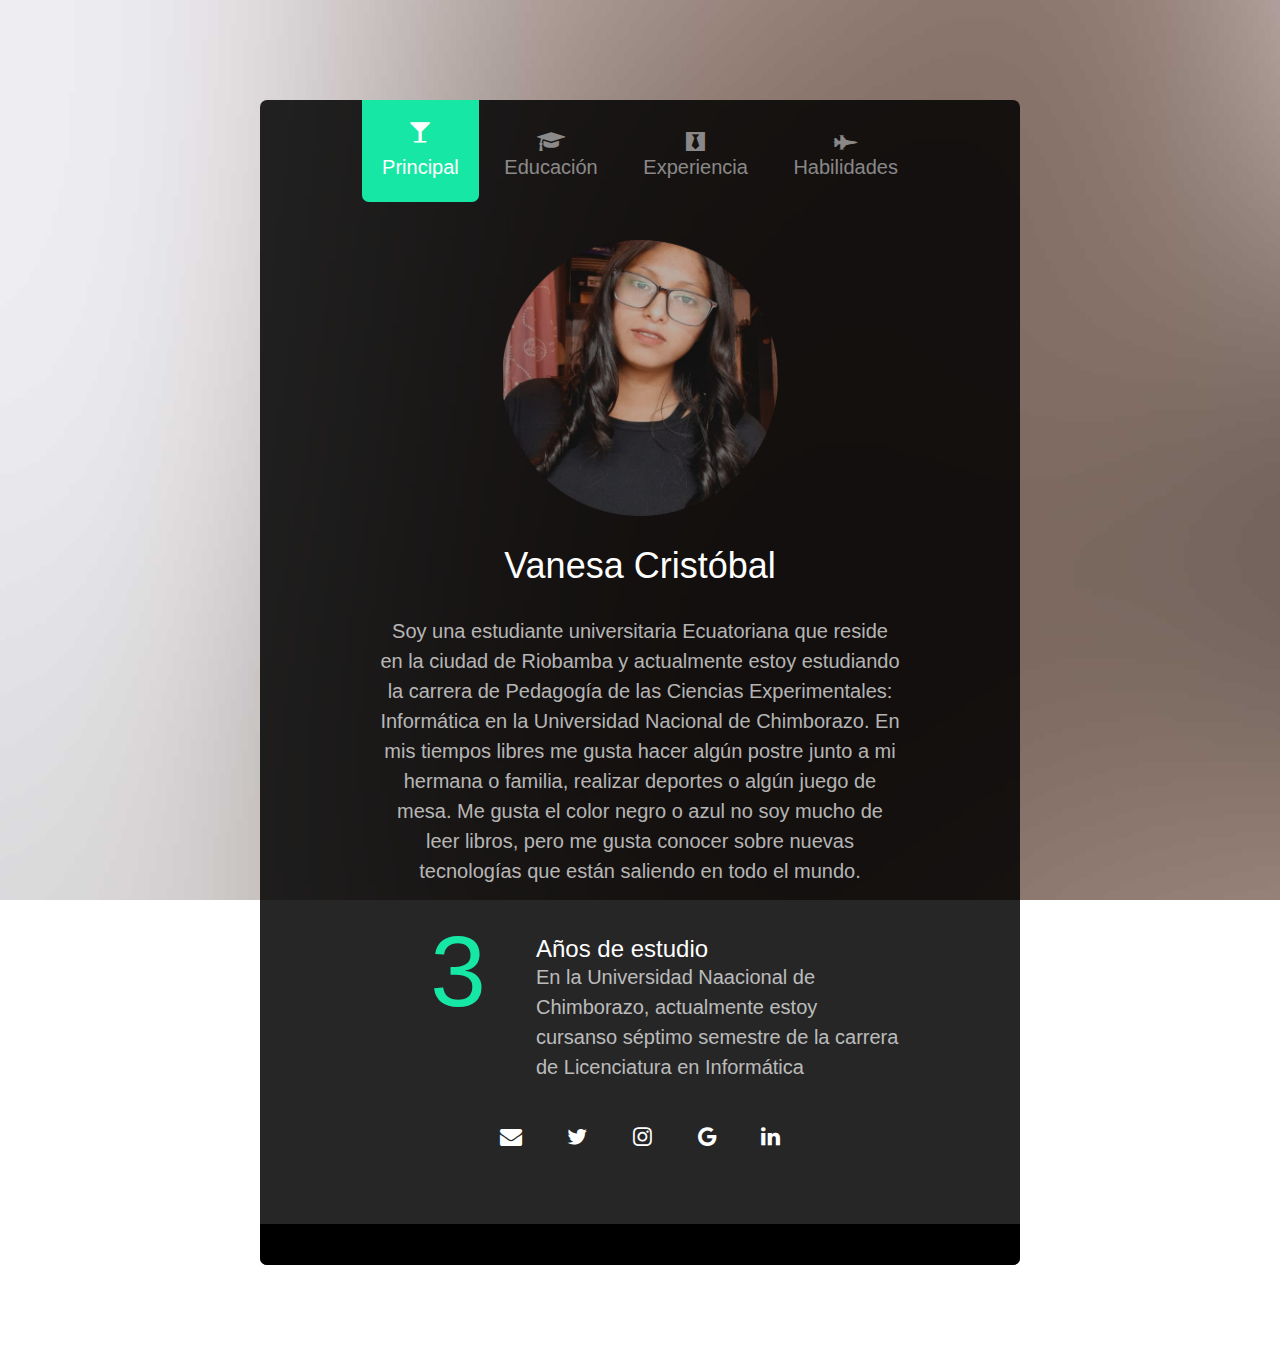
==== commit 4ea807c6: "Corrección" ====
--- a/index.html
+++ b/index.html
@@ -7,7 +7,7 @@
 	<head>
 	<meta charset="utf-8">
 	<meta http-equiv="X-UA-Compatible" content="IE=edge">
-	<title>Personal &mdash; Free HTML5 Bootstrap Website Template by FreeHTML5.co</title>
+	<title>Página Personal</title>
 	<meta name="viewport" content="width=device-width, initial-scale=1">
 	<meta name="description" content="Free HTML5 Website Template by FreeHTML5.co" />
 	<meta name="keywords" content="free html5, free template, free bootstrap, free website template, html5, css3, mobile first, responsive" />
@@ -84,10 +84,10 @@
 					</div>
 					<div class="row">
 						<div class="col-md-12 fh5co-counter">
-							<div class="fh5co-number fh5co-left">10</div>
+							<div class="fh5co-number fh5co-left">3</div>
 							<div class="fh5co-text">
-								<h3 class="border-bottom">Years of experience in Web Design</h3>
-								<p>Far far away, behind the word mountains, far from the countries.</p>
+								<h3 class="border-bottom">Años de estudio</h3>
+								<p>En la Universidad Naacional de Chimborazo, actualmente estoy cursanso séptimo semestre de la carrera de Licenciatura en Informática</p>
 							</div>
 						</div>
 					</div>
@@ -111,8 +111,8 @@
 									<i class="icon-graduation-cap"></i>
 								</div>
 								<div class="fh5co-text">
-									<h2>2001-2004</h2>
-									<p>Far far away, behind the word mountains, far from the countries.</p>
+									<h2>2005</h2>
+									<p>Inicie mis estudios en el jardín mi Pequeño Mundo   </p>
 								</div>
 							</div>
 
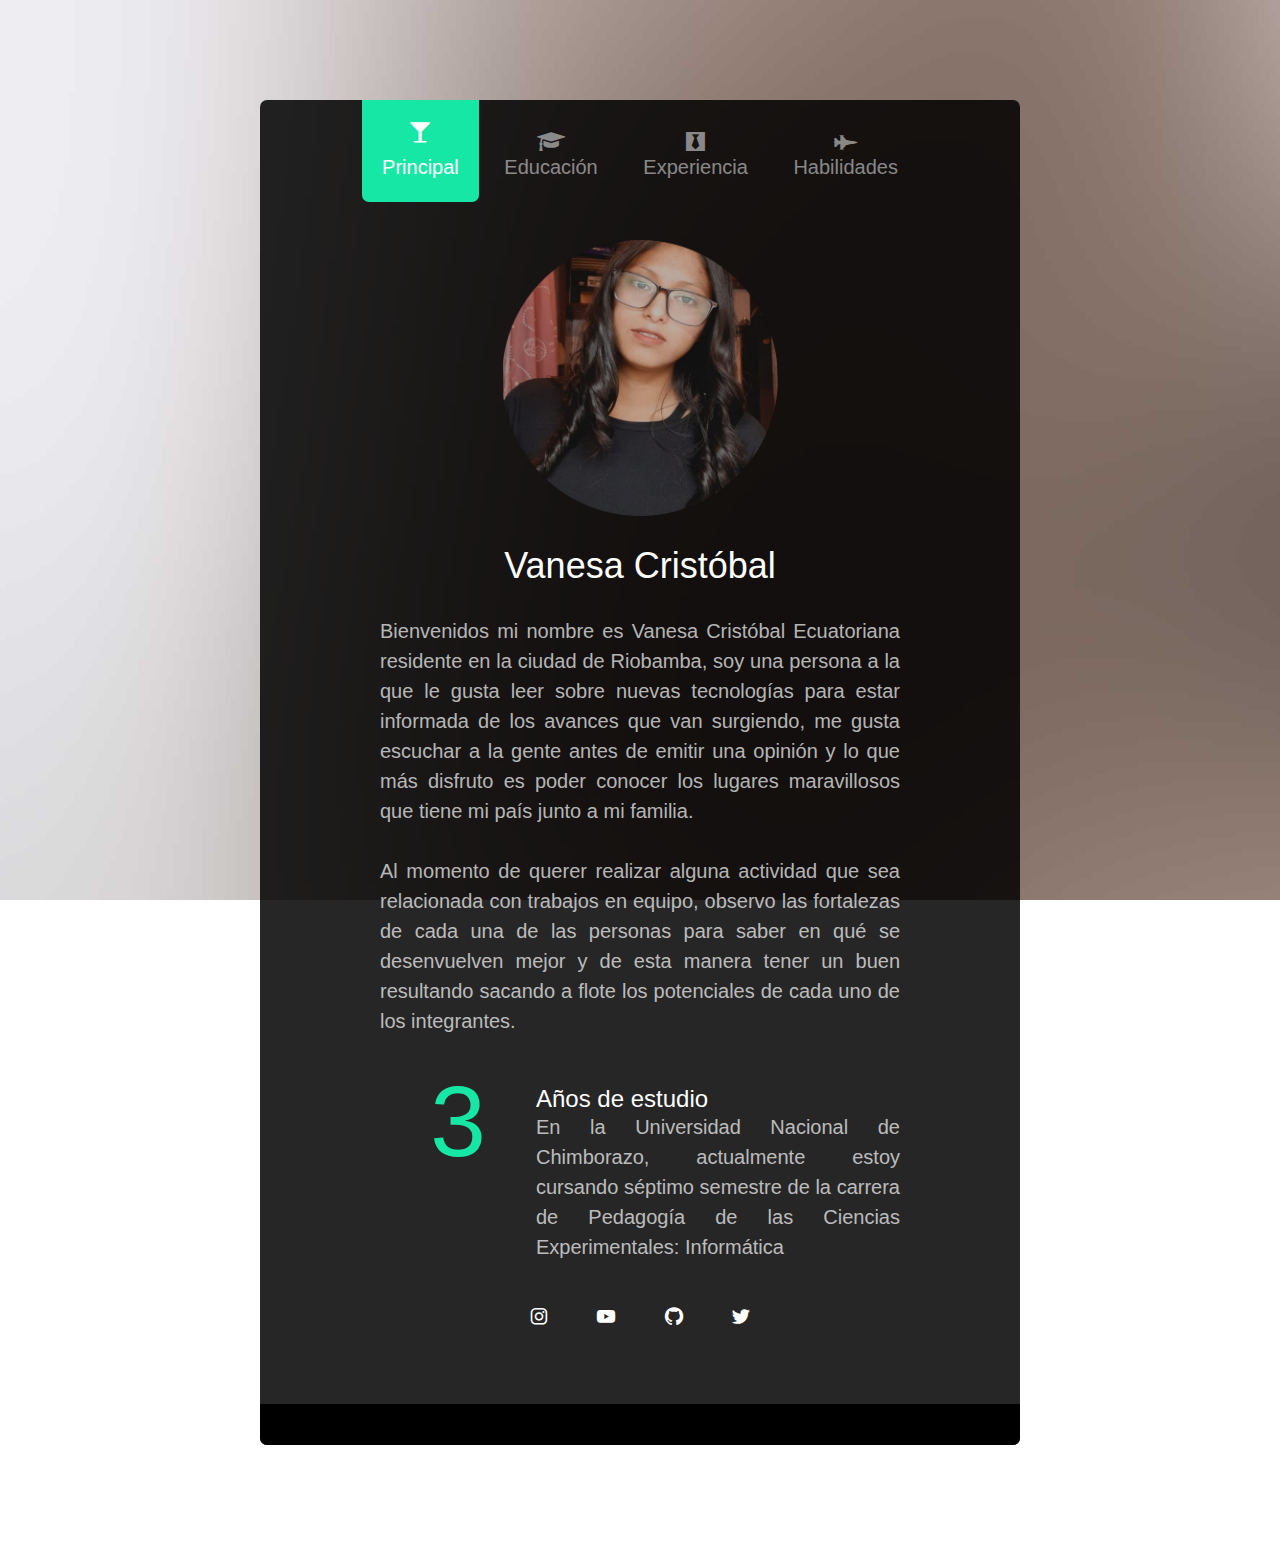
==== commit 5fb92418: "Nueva información" ====
--- a/index.html
+++ b/index.html
@@ -8,6 +8,7 @@
 	<meta charset="utf-8">
 	<meta http-equiv="X-UA-Compatible" content="IE=edge">
 	<title>Página Personal</title>
+	<link href='https://unpkg.com/boxicons@2.1.1/css/boxicons.min.css' rel='stylesheet'>
 	<meta name="viewport" content="width=device-width, initial-scale=1">
 	<meta name="description" content="Free HTML5 Website Template by FreeHTML5.co" />
 	<meta name="keywords" content="free html5, free template, free bootstrap, free website template, html5, css3, mobile first, responsive" />
@@ -78,8 +79,8 @@
 								<img src="images/foto.png" alt="Free HTML5 Wesbite Template by FreeHTML5.co">
 							</figure>
 							<h1>Vanesa Cristóbal </h1>
-							<p> Soy una estudiante universitaria Ecuatoriana que reside en la ciudad de Riobamba y actualmente estoy estudiando la carrera de Pedagogía de las Ciencias Experimentales: Informática en la Universidad Nacional de Chimborazo. En mis tiempos libres me gusta hacer algún postre junto a mi hermana o familia, realizar deportes o algún juego de mesa. Me gusta el color negro o azul no soy mucho de leer libros,
-								pero me gusta conocer sobre nuevas tecnologías que están saliendo en todo el mundo.</p>
+							<p align="justify" > Bienvenidos mi nombre es Vanesa Cristóbal Ecuatoriana residente en la ciudad de Riobamba, soy una persona a la que le gusta leer sobre nuevas tecnologías para estar informada de los avances que van surgiendo, me gusta escuchar a la gente antes de emitir una opinión y lo que más disfruto es poder conocer los lugares maravillosos que tiene mi país junto a mi familia.</p>
+						    <p align="justify">Al momento de querer realizar alguna actividad que sea relacionada con trabajos en equipo, observo las fortalezas de cada una de las personas para saber en qué se desenvuelven mejor y de esta manera tener un buen resultando sacando a flote los potenciales de cada uno de los integrantes.</p>
 						</div>
 					</div>
 					<div class="row">
@@ -87,16 +88,15 @@
 							<div class="fh5co-number fh5co-left">3</div>
 							<div class="fh5co-text">
 								<h3 class="border-bottom">Años de estudio</h3>
-								<p>En la Universidad Naacional de Chimborazo, actualmente estoy cursanso séptimo semestre de la carrera de Licenciatura en Informática</p>
+								<p align="justify">En la Universidad Nacional de Chimborazo, actualmente estoy cursando séptimo semestre de la carrera de Pedagogía de las Ciencias Experimentales: Informática</p>
 							</div>
 						</div>
 					</div>
 					<ul class="fh5co-social">
-						<li><a href="#"><i class="icon-envelope"></i></a></li>
-						<li><a href="#"><i class="icon-twitter"></i></a></li>
-						<li><a href="#"><i class="icon-instagram"></i></a></li>
-						<li><a href="#"><i class="icon-google"></i></a></li>
-						<li><a href="#"><i class="icon-linkedin"></i></a></li>
+						<li><a href="https://www.instagram.com/_vanesa.cristobal/"><i class='bx bxl-instagram'></i></a></li>       
+						<li><a href="https://www.facebook.com/vanesa.cristobal.79"><i class='bx bxl-youtube'></i></a></li>       
+						<li><a href="https://github.com/vanesacp"><i class='bx bxl-github'></i></a></li>    
+						<li><a href="https://twitter.com/VCristobal71381"><i class='bx bxl-twitter'></i></a></li>   
 					</ul>
 				</div>
 			</div>
@@ -193,7 +193,7 @@
 							<p>Far far away, behind the word mountains, far from the countries Vokalia and Consonantia, there live the blind texts.</p>
 						</div>
 						<div class="col-md-4 col-sm-6 col-xs-12 text-center">
-							<div class="chart" data-percent="95"><span><strong>HTML5</strong>95%</span></div>
+							<div class="chart" data-percent="70"><span><strong>HTML5</strong>70%</span></div>
 						</div>
 						<div class="col-md-4 col-sm-6 col-xs-12 text-center">
 							<div class="chart" data-percent="93"><span><strong>CSS3</strong>93%</span></div>
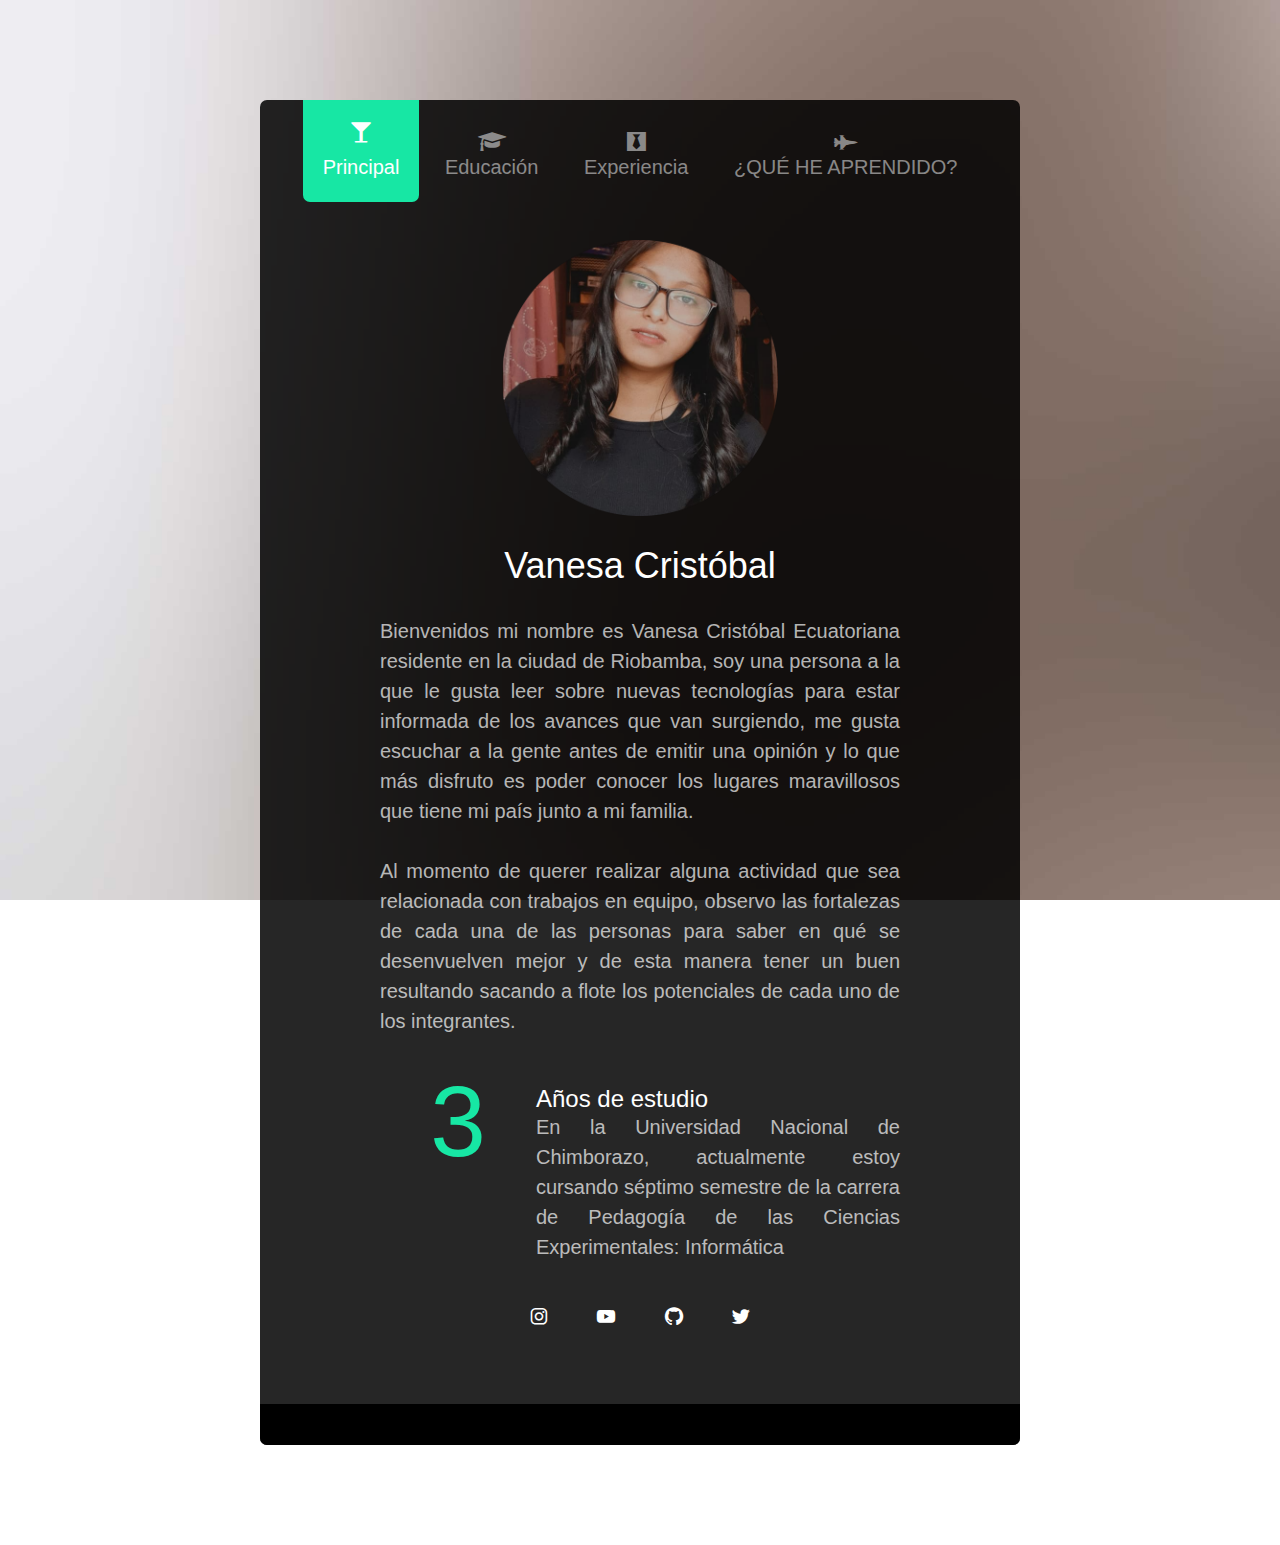
==== commit f8d0569d: "Ingreso de información" ====
--- a/index.html
+++ b/index.html
@@ -69,7 +69,7 @@
 				<li class="active"><a href="#" data-tab="1"><span class="icon icon-glass"></span><span class="menu-text">Principal</span></a></li>
 				<li><a href="#" data-tab="2"><span class="icon icon-graduation-cap"></span><span class="menu-text">Educación</span></a></li>
 				<li><a href="#" data-tab="3"><span class="icon icon-black-tie"></span><span class="menu-text">Experiencia</span></a></li>
-				<li><a href="#" data-tab="4" data-pie="yes"><span class="icon icon-fighter-jet"></span><span class="menu-text">Habilidades</span></a></li>
+				<li><a href="#" data-tab="4" data-pie="yes"><span class="icon icon-fighter-jet"></span><span class="menu-text">¿QUÉ HE APRENDIDO?</span></a></li>
 			</ul>
 			<div class="fh5co-tab-content active" data-content="1">
 				<div class="fh5co-content-inner text-center">
@@ -104,35 +104,44 @@
 				<div class="fh5co-content-inner">
 					<div class="row">
 						<div class="col-md-12">
-							<p>Acompáñenme a conocer como ha sido mi transcurso en el ámbito educativo </p>
-
-							<div class="fh5co-feature">
-								<div class="fh5co-icon">
-									<i class="icon-graduation-cap"></i>
-								</div>
-								<div class="fh5co-text">
-									<h2>2005</h2>
-									<p>Inicie mis estudios en el jardín mi Pequeño Mundo   </p>
-								</div>
-							</div>
-
-							<div class="fh5co-feature">
-								<div class="fh5co-icon">
-									<i class="icon-graduation-cap"></i>
-								</div>
-								<div class="fh5co-text">
-									<h2>2004-2008</h2>
-									<p>Far far away, behind the word mountains, far from the countries.</p>
-								</div>
-							</div>
-
-							<div class="fh5co-feature">
-								<div class="fh5co-icon">
-									<i class="icon-graduation-cap"></i>
-								</div>
-								<div class="fh5co-text">
-									<h2>2008-2012</h2>
-									<p>Far far away, behind the word mountains, far from the countries.</p>
+							<p>Acompáñenme a conocer como ha sido mi transcurso en el ámbito educativo. </p>
+
+							<div class="fh5co-feature">
+								<div class="fh5co-icon">
+									<i class="icon-graduation-cap"></i>
+								</div>
+								<div class="fh5co-text">
+									<h2>Universidad</h2>
+									<p align="justify">En la actualidad estoy estudiando en la Universidad Nacional de Chimborazo en la carrera de Pedagogía de las Ciencias Experimentales: Informática en séptimo semestre, en estos últimos años e aprendido muchas cosas gracias a mis docentes y espero después conseguir una maestría en Informática Forense.   </p>
+								</div>
+							</div>
+
+							<div class="fh5co-feature">
+								<div class="fh5co-icon">
+									<i class="icon-graduation-cap"></i>
+								</div>
+								<div class="fh5co-text">
+									<h2>Bachillerato</h2>
+									<p align="justify">Estudie en la Unidad Educativa “Isabel de Godin” y me gradué en la especialidad de Informática.  </p>
+								</div>
+							</div>
+
+							<div class="fh5co-feature">
+								<div class="fh5co-icon">
+									<i class="icon-graduation-cap"></i>
+								</div>
+								<div class="fh5co-text">
+									<h2>Educación General Básica</h2>
+									<p>Ingrese a la Unidad Educativa “Cinco de Junio”.</p>
+								</div>
+							</div>
+							<div class="fh5co-feature">
+								<div class="fh5co-icon">
+									<i class="icon-graduation-cap"></i>
+								</div>
+								<div class="fh5co-text">
+									<h2>Inicial</h2>
+									<p>Mis primeros años de estudios los realiza en el jardín “Mi pequeño Mundo”.</p>
 								</div>
 							</div>
 
@@ -190,26 +199,26 @@
 				<div class="fh5co-content-inner">
 					<div class="row">
 						<div class="col-md-12">
-							<p>Far far away, behind the word mountains, far from the countries Vokalia and Consonantia, there live the blind texts.</p>
-						</div>
-						<div class="col-md-4 col-sm-6 col-xs-12 text-center">
-							<div class="chart" data-percent="70"><span><strong>HTML5</strong>70%</span></div>
-						</div>
-						<div class="col-md-4 col-sm-6 col-xs-12 text-center">
-							<div class="chart" data-percent="93"><span><strong>CSS3</strong>93%</span></div>
-						</div>
-						<div class="col-md-4 col-sm-6 col-xs-12 text-center">
-							<div class="chart" data-percent="90"><span><strong>jQuery</strong>90%</span></div>
-						</div>
-
-						<div class="col-md-4 col-sm-6 col-xs-12 text-center">
-							<div class="chart" data-percent="89"><span><strong>PHP</strong>89%</span></div>
-						</div>
-						<div class="col-md-4 col-sm-6 col-xs-12 text-center">
-							<div class="chart" data-percent="85"><span><strong>MySQL</strong>85%</span></div>
-						</div>
-						<div class="col-md-4 col-sm-6 col-xs-12 text-center">
-							<div class="chart" data-percent="90"><span><strong>AngularJS</strong>90%</span></div>
+							<p align="justify">Durante mis años de estudios he tenido la oportunidad de conocer y manejar algunas herramientas que son las siguientes: </p>
+						</div>
+						<div class="col-md-4 col-sm-6 col-xs-12 text-center">
+							<div class="chart" data-percent="90"><span><strong>HTML5</strong>90%</span></div>
+						</div>
+						<div class="col-md-4 col-sm-6 col-xs-12 text-center">
+							<div class="chart" data-percent="80"><span><strong>Adobe Photoshop</strong>80%</span></div>
+						</div>
+						<div class="col-md-4 col-sm-6 col-xs-12 text-center">
+							<div class="chart" data-percent="73"><span><strong>Java</strong>73%</span></div>
+						</div>
+
+						<div class="col-md-4 col-sm-6 col-xs-12 text-center">
+							<div class="chart" data-percent="65"><span><strong>Python</strong>65%</span></div>
+						</div>
+						<div class="col-md-4 col-sm-6 col-xs-12 text-center">
+							<div class="chart" data-percent="85"><span><strong>Audacity</strong>85%</span></div>
+						</div>
+						<div class="col-md-4 col-sm-6 col-xs-12 text-center">
+							<div class="chart" data-percent="95"><span><strong>CoSpaces</strong>95%</span></div>
 						</div>
 
 					</div>
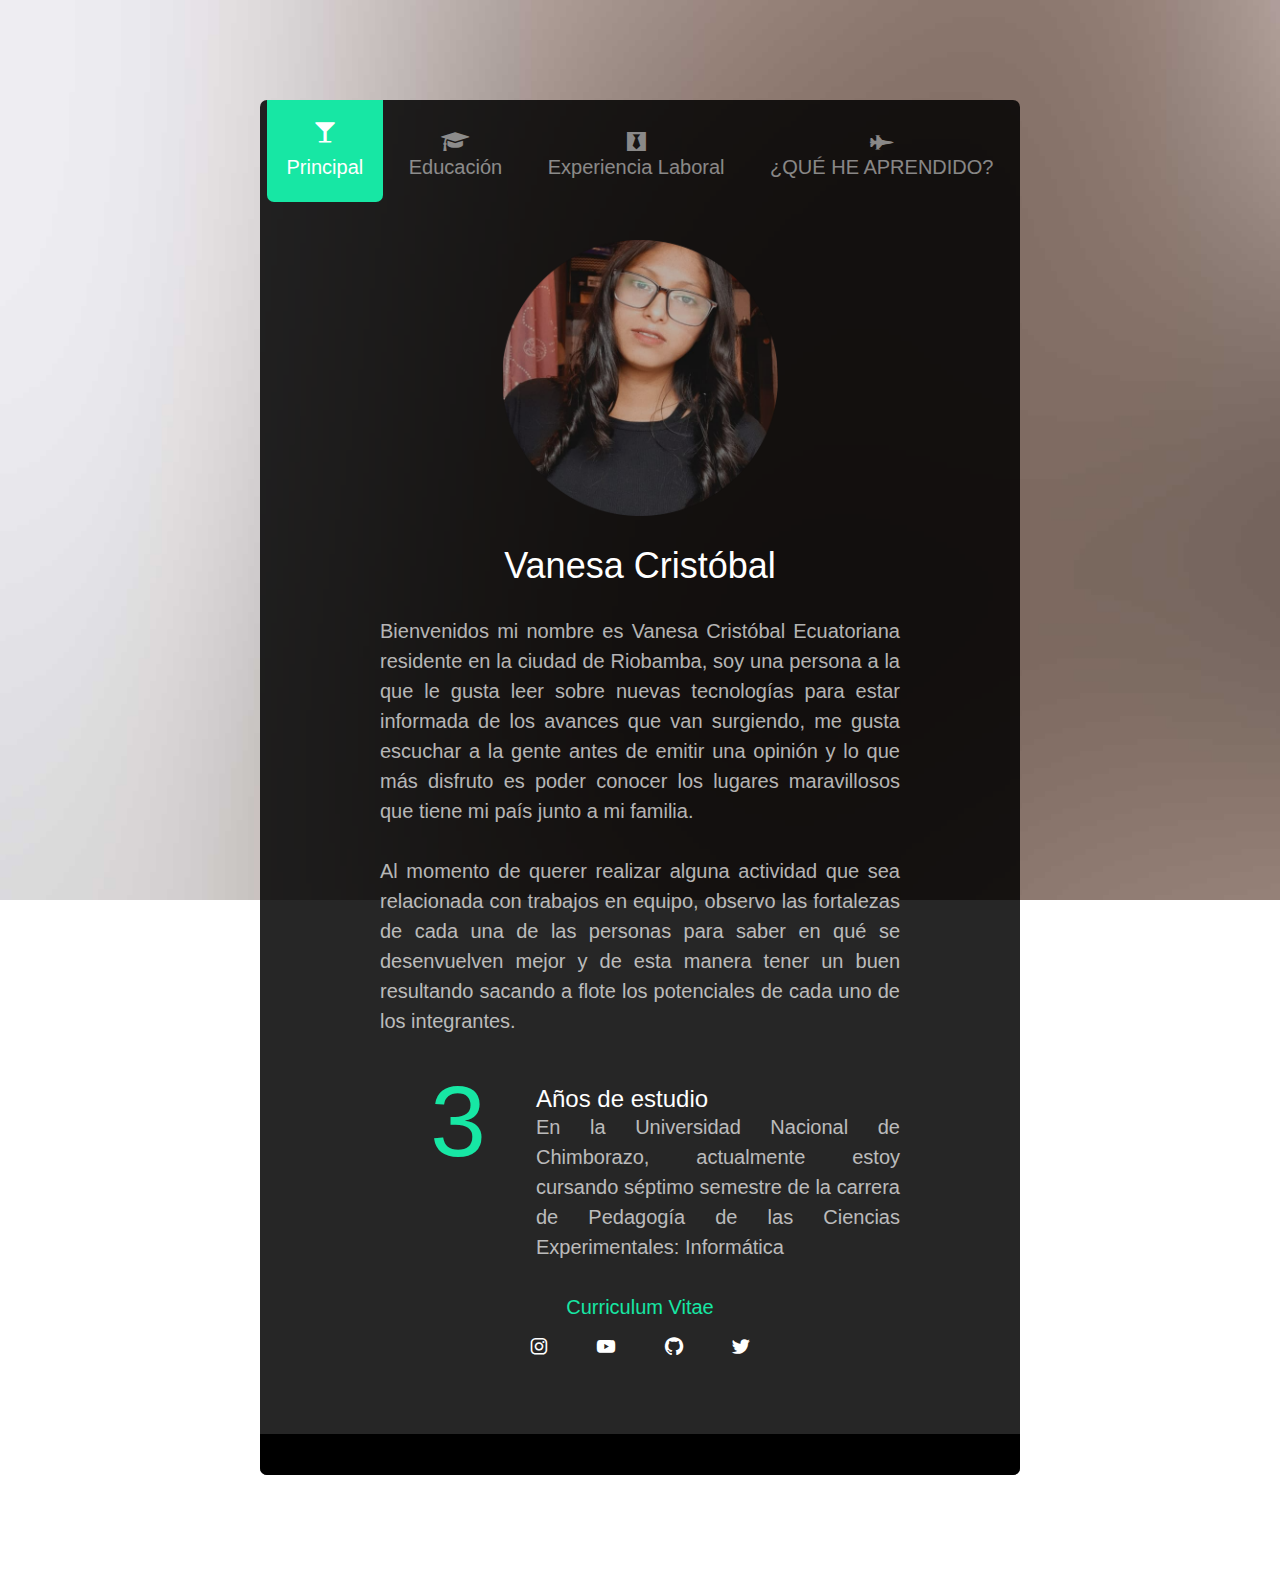
==== commit 506a7af8: "Ingreso de mas información" ====
--- a/index.html
+++ b/index.html
@@ -68,7 +68,7 @@
 			<ul class="fh5co-tab-menu">
 				<li class="active"><a href="#" data-tab="1"><span class="icon icon-glass"></span><span class="menu-text">Principal</span></a></li>
 				<li><a href="#" data-tab="2"><span class="icon icon-graduation-cap"></span><span class="menu-text">Educación</span></a></li>
-				<li><a href="#" data-tab="3"><span class="icon icon-black-tie"></span><span class="menu-text">Experiencia</span></a></li>
+				<li><a href="#" data-tab="3"><span class="icon icon-black-tie"></span><span class="menu-text">Experiencia Laboral</span></a></li>
 				<li><a href="#" data-tab="4" data-pie="yes"><span class="icon icon-fighter-jet"></span><span class="menu-text">¿QUÉ HE APRENDIDO?</span></a></li>
 			</ul>
 			<div class="fh5co-tab-content active" data-content="1">
@@ -92,6 +92,7 @@
 							</div>
 						</div>
 					</div>
+					<a href="images/Curriculum Vitae.pdf"> Curriculum Vitae</a>
 					<ul class="fh5co-social">
 						<li><a href="https://www.instagram.com/_vanesa.cristobal/"><i class='bx bxl-instagram'></i></a></li>       
 						<li><a href="https://www.facebook.com/vanesa.cristobal.79"><i class='bx bxl-youtube'></i></a></li>       
@@ -155,16 +156,16 @@
 					<div class="row">
 						<div class="col-md-12">
 
-							<p>I have the privilege to work with these cool companies.</p>
+							<p></p>
 
 							<div class="fh5co-feature">
 								<div class="fh5co-icon">
 									<i class="icon-black-tie"></i>
 								</div>
 								<div class="fh5co-text">
-									<h2>2008 - Present</h2>
-									<h3>XYZ Inc.</h3>
-									<p>Far far away, behind the word mountains, far from the countries.</p>
+									<h2>Experiencia Previa</h2>
+									<h3></h3>
+									<p align="justify"> Realice mis pasantías primero de observación en la Unidad Educativa Internacional “Liceo Iberoamericano” la cual era una institución privada y prácticas de ejecución en la Unidad Educativa “Combatientes de Tapi”  que es una institución pública. </p>
 								</div>
 							</div>
 
@@ -173,9 +174,8 @@
 									<i class="icon-black-tie"></i>
 								</div>
 								<div class="fh5co-text">
-									<h2>2004-2008</h2>
-									<h3>Previous Ltd Co.</h3>
-									<p>Far far away, behind the word mountains, far from the countries.</p>
+									<h2>Refuerzos </h2>
+									<p align="justify">Por algún tiempo estuve dando clases de refuerzo a niños sobre contenido informático.</p>
 								</div>
 							</div>
 
@@ -184,9 +184,8 @@
 									<i class="icon-black-tie"></i>
 								</div>
 								<div class="fh5co-text">
-									<h2>1999-2004</h2>
-									<h3>Previous Ltd Co.</h3>
-									<p>Far far away, behind the word mountains, far from the countries.</p>
+									<h2>Servicio de Mantenimiento  Preventivo de computadoras </h2>
+									<p align="justify">Estuve por un tiempo de ayudante en lo que tiene que ver con el mantenimiento preventivo de computadoras al lado de un profesional del tema donde profundice mi aprendizaje. </p>
 								</div>
 							</div>
 
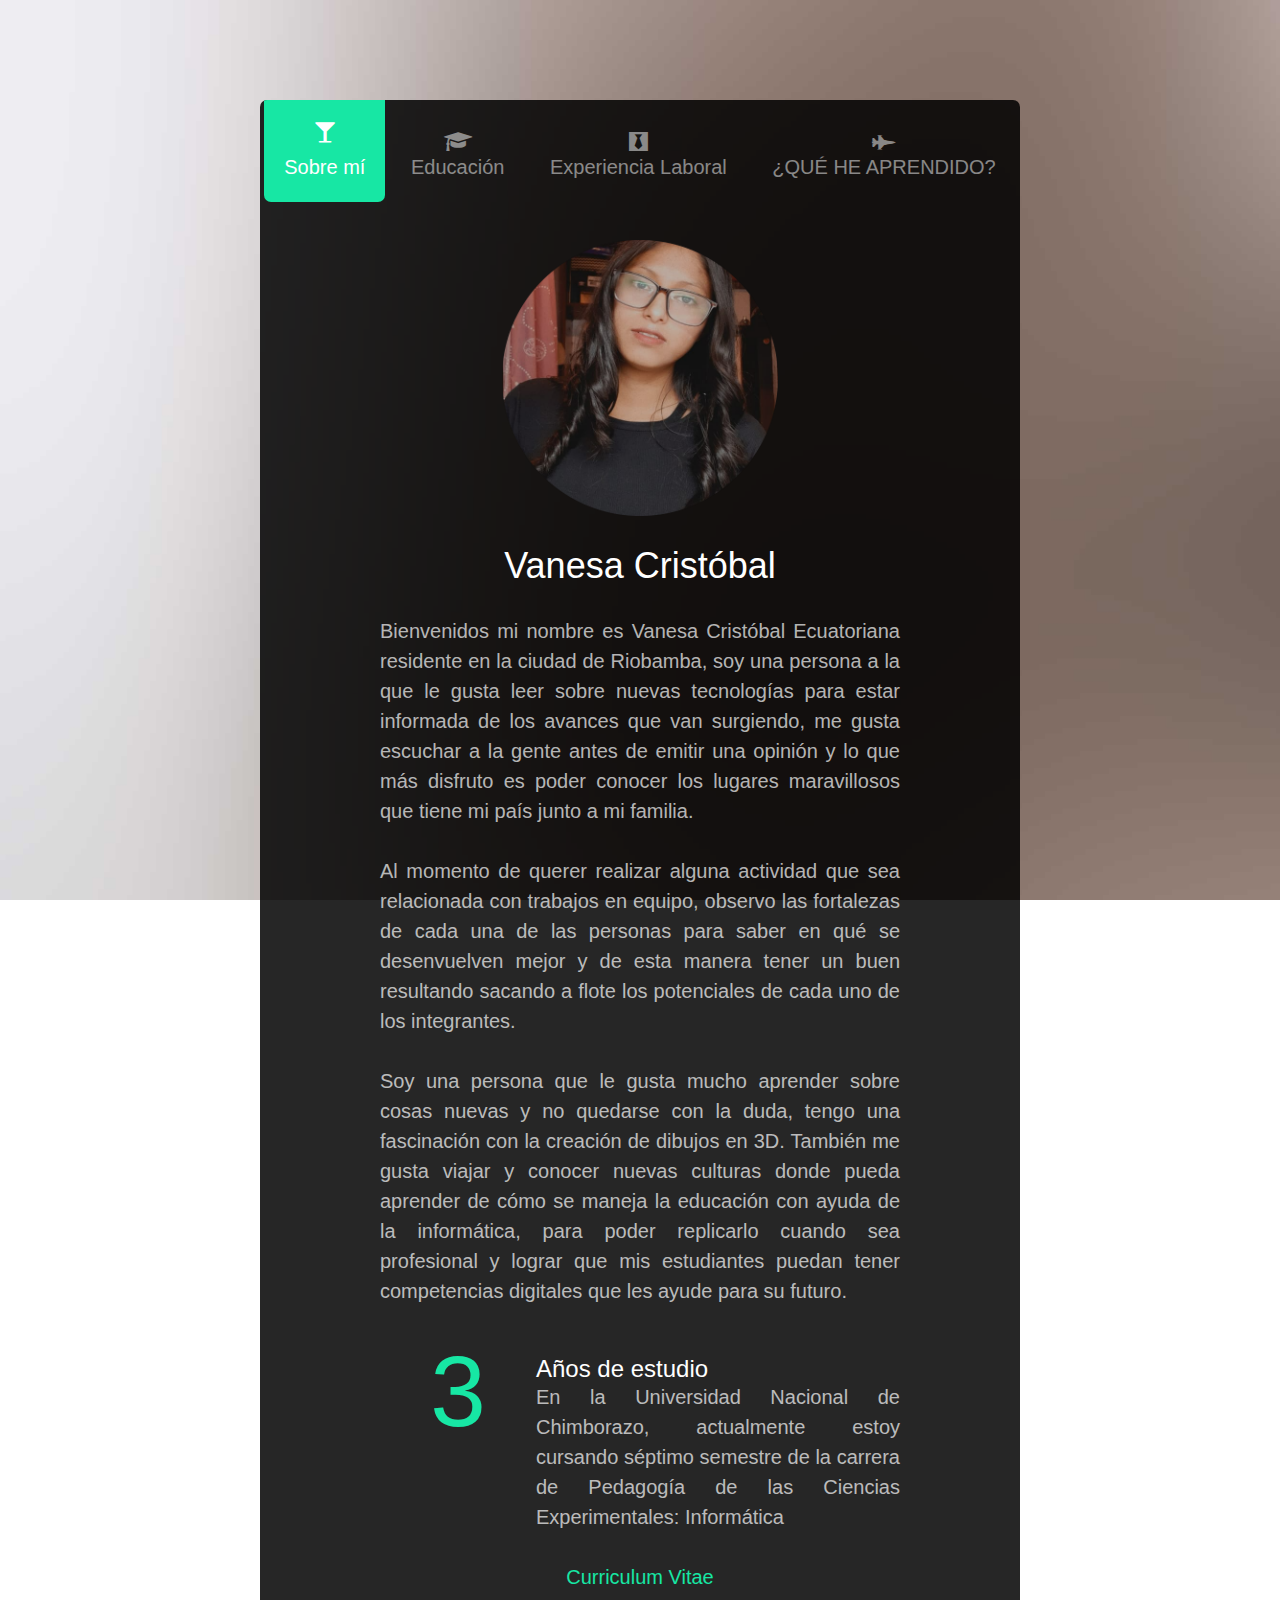
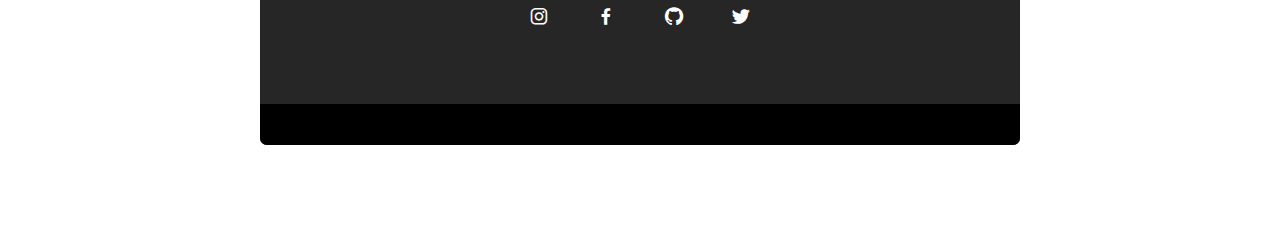
==== commit d0123649: "Entrada Final" ====
--- a/index.html
+++ b/index.html
@@ -66,7 +66,7 @@
 	<div id="fh5co-main">
 		<div class="fh5co-tab-wrap">
 			<ul class="fh5co-tab-menu">
-				<li class="active"><a href="#" data-tab="1"><span class="icon icon-glass"></span><span class="menu-text">Principal</span></a></li>
+				<li class="active"><a href="#" data-tab="1"><span class="icon icon-glass"></span><span class="menu-text">Sobre mí</span></a></li>
 				<li><a href="#" data-tab="2"><span class="icon icon-graduation-cap"></span><span class="menu-text">Educación</span></a></li>
 				<li><a href="#" data-tab="3"><span class="icon icon-black-tie"></span><span class="menu-text">Experiencia Laboral</span></a></li>
 				<li><a href="#" data-tab="4" data-pie="yes"><span class="icon icon-fighter-jet"></span><span class="menu-text">¿QUÉ HE APRENDIDO?</span></a></li>
@@ -81,6 +81,8 @@
 							<h1>Vanesa Cristóbal </h1>
 							<p align="justify" > Bienvenidos mi nombre es Vanesa Cristóbal Ecuatoriana residente en la ciudad de Riobamba, soy una persona a la que le gusta leer sobre nuevas tecnologías para estar informada de los avances que van surgiendo, me gusta escuchar a la gente antes de emitir una opinión y lo que más disfruto es poder conocer los lugares maravillosos que tiene mi país junto a mi familia.</p>
 						    <p align="justify">Al momento de querer realizar alguna actividad que sea relacionada con trabajos en equipo, observo las fortalezas de cada una de las personas para saber en qué se desenvuelven mejor y de esta manera tener un buen resultando sacando a flote los potenciales de cada uno de los integrantes.</p>
+						    <p align="justify">Soy una persona que le gusta mucho aprender sobre cosas nuevas y no quedarse con la duda, tengo una fascinación con la creación de dibujos en 3D. También me gusta viajar y conocer nuevas culturas donde pueda aprender de cómo se maneja la educación con ayuda de la informática, para poder replicarlo cuando sea profesional y lograr que mis estudiantes puedan tener competencias digitales que les ayude para su futuro.   </p>
+						
 						</div>
 					</div>
 					<div class="row">
@@ -95,7 +97,7 @@
 					<a href="images/Curriculum Vitae.pdf"> Curriculum Vitae</a>
 					<ul class="fh5co-social">
 						<li><a href="https://www.instagram.com/_vanesa.cristobal/"><i class='bx bxl-instagram'></i></a></li>       
-						<li><a href="https://www.facebook.com/vanesa.cristobal.79"><i class='bx bxl-youtube'></i></a></li>       
+						<li><a href="https://www.facebook.com/vanesa.cristobal.79"><i class='bx bxl-facebook'></i></a></li>       
 						<li><a href="https://github.com/vanesacp"><i class='bx bxl-github'></i></a></li>    
 						<li><a href="https://twitter.com/VCristobal71381"><i class='bx bxl-twitter'></i></a></li>   
 					</ul>
@@ -185,7 +187,7 @@
 								</div>
 								<div class="fh5co-text">
 									<h2>Servicio de Mantenimiento  Preventivo de computadoras </h2>
-									<p align="justify">Estuve por un tiempo de ayudante en lo que tiene que ver con el mantenimiento preventivo de computadoras al lado de un profesional del tema donde profundice mi aprendizaje. </p>
+									<p align="justify">Estuve por un tiempo de ayudante en lo que tiene que ver con el mantenimiento preventivo de computadoras al lado de un profesional del tema donde profundicé mi aprendizaje. </p>
 								</div>
 							</div>
 
